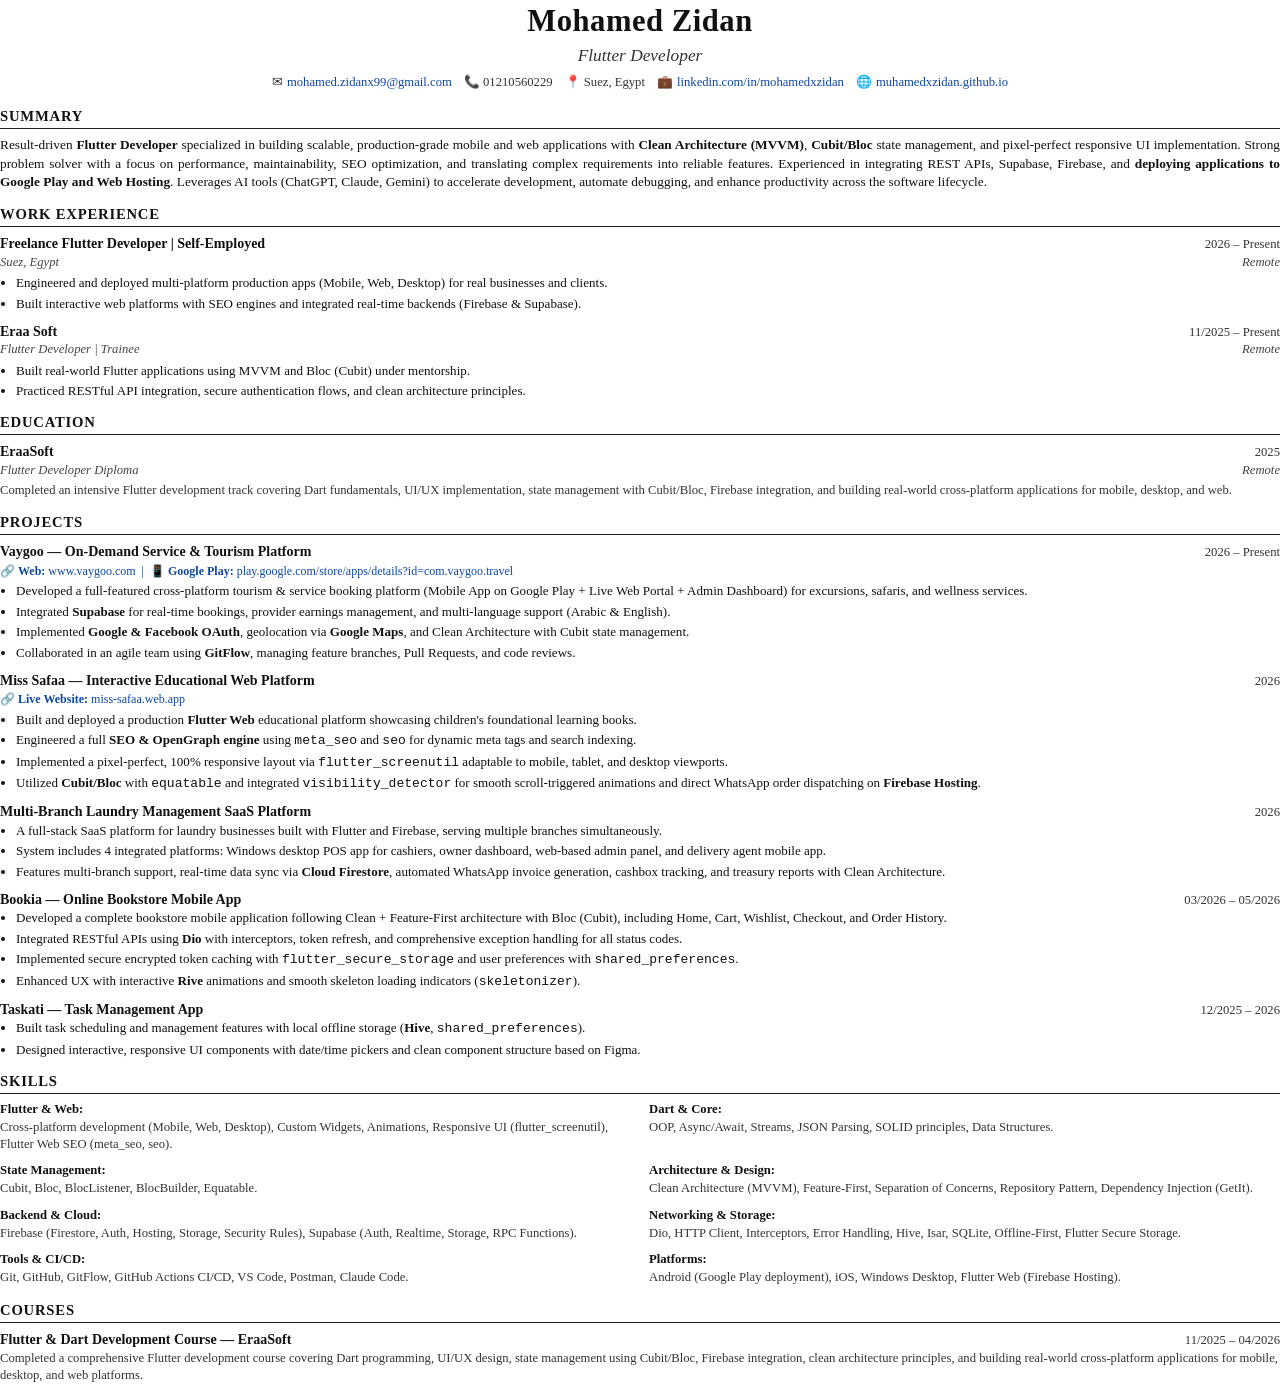
==== cv_template.html @ e6b2c059 "feat(cv): add generated CV PDF and template" ====
<!DOCTYPE html>
<html lang="en">
<head>
<meta charset="UTF-8">
<title>Mohamed Zidan — Flutter Developer CV</title>
<style>
  @page {
    size: A4;
    margin: 18mm 16mm 18mm 16mm;
  }
  * {
    box-sizing: border-box;
    margin: 0;
    padding: 0;
  }
  body {
    font-family: 'Times New Roman', Times, 'EB Garamond', Georgia, serif;
    color: #111;
    line-height: 1.38;
    font-size: 10.5pt;
    background: #fff;
  }
  a {
    color: #0d47a1;
    text-decoration: none;
  }
  a:hover {
    text-decoration: underline;
  }
  .header {
    text-align: center;
    margin-bottom: 14px;
  }
  .name {
    font-size: 23pt;
    font-weight: bold;
    letter-spacing: 0.5px;
    margin-bottom: 2px;
  }
  .title {
    font-size: 13pt;
    font-style: italic;
    color: #333;
    margin-bottom: 6px;
  }
  .contact-info {
    font-size: 9.5pt;
    display: flex;
    justify-content: center;
    align-items: center;
    flex-wrap: wrap;
    gap: 12px;
    color: #333;
  }
  .contact-item {
    display: inline-flex;
    align-items: center;
    gap: 4px;
  }
  .section {
    margin-bottom: 12px;
  }
  .section-title {
    font-size: 11pt;
    font-weight: bold;
    text-transform: uppercase;
    letter-spacing: 0.8px;
    border-bottom: 1px solid #222;
    padding-bottom: 2px;
    margin-bottom: 7px;
  }
  .summary-text {
    text-align: justify;
    font-size: 10pt;
    line-height: 1.4;
  }
  .item {
    margin-bottom: 9px;
  }
  .item:last-child {
    margin-bottom: 0;
  }
  .item-header {
    display: flex;
    justify-content: space-between;
    align-items: baseline;
    font-size: 10.5pt;
  }
  .item-title {
    font-weight: bold;
  }
  .item-date {
    font-size: 9.5pt;
    font-weight: normal;
    color: #333;
    white-space: nowrap;
  }
  .item-sub {
    display: flex;
    justify-content: space-between;
    font-size: 9.5pt;
    font-style: italic;
    color: #444;
    margin-bottom: 3px;
  }
  .project-links {
    font-size: 9pt;
    font-style: normal;
    color: #0d47a1;
    margin-top: 1px;
    margin-bottom: 3px;
  }
  ul.bullets {
    margin-left: 16px;
    font-size: 9.8pt;
    line-height: 1.38;
  }
  ul.bullets li {
    margin-bottom: 2.5px;
    text-align: justify;
  }
  .skills-grid {
    display: grid;
    grid-template-columns: repeat(2, 1fr);
    gap: 7px 18px;
    font-size: 9.5pt;
    line-height: 1.35;
  }
  .skill-category {
    margin-bottom: 2px;
  }
  .skill-name {
    font-weight: bold;
    display: block;
    margin-bottom: 1px;
  }
  .skill-desc {
    color: #333;
  }
  .page-break {
    page-break-before: always;
  }
</style>
</head>
<body>

  <!-- HEADER -->
  <div class="header">
    <div class="name">Mohamed Zidan</div>
    <div class="title">Flutter Developer</div>
    <div class="contact-info">
      <span class="contact-item">✉ <a href="mailto:mohamed.zidanx99@gmail.com">mohamed.zidanx99@gmail.com</a></span>
      <span class="contact-item">📞 01210560229</span>
      <span class="contact-item">📍 Suez, Egypt</span>
      <span class="contact-item">💼 <a href="https://linkedin.com/in/mohamedxzidan" target="_blank">linkedin.com/in/mohamedxzidan</a></span>
      <span class="contact-item">🌐 <a href="https://muhamedxzidan.github.io/" target="_blank">muhamedxzidan.github.io</a></span>
    </div>
  </div>

  <!-- SUMMARY -->
  <div class="section">
    <div class="section-title">Summary</div>
    <p class="summary-text">
      Result-driven <strong>Flutter Developer</strong> specialized in building scalable, production-grade mobile and web applications with <strong>Clean Architecture (MVVM)</strong>, <strong>Cubit/Bloc</strong> state management, and pixel-perfect responsive UI implementation. Strong problem solver with a focus on performance, maintainability, SEO optimization, and translating complex requirements into reliable features. Experienced in integrating REST APIs, Supabase, Firebase, and <strong>deploying applications to Google Play and Web Hosting</strong>. Leverages AI tools (ChatGPT, Claude, Gemini) to accelerate development, automate debugging, and enhance productivity across the software lifecycle.
    </p>
  </div>

  <!-- WORK EXPERIENCE -->
  <div class="section">
    <div class="section-title">Work Experience</div>
    
    <div class="item">
      <div class="item-header">
        <span class="item-title">Freelance Flutter Developer | Self-Employed</span>
        <span class="item-date">2026 – Present</span>
      </div>
      <div class="item-sub">
        <span>Suez, Egypt</span>
        <span>Remote</span>
      </div>
      <ul class="bullets">
        <li>Engineered and deployed multi-platform production apps (Mobile, Web, Desktop) for real businesses and clients.</li>
        <li>Built interactive web platforms with SEO engines and integrated real-time backends (Firebase & Supabase).</li>
      </ul>
    </div>

    <div class="item">
      <div class="item-header">
        <span class="item-title">Eraa Soft</span>
        <span class="item-date">11/2025 – Present</span>
      </div>
      <div class="item-sub">
        <span>Flutter Developer | Trainee</span>
        <span>Remote</span>
      </div>
      <ul class="bullets">
        <li>Built real-world Flutter applications using MVVM and Bloc (Cubit) under mentorship.</li>
        <li>Practiced RESTful API integration, secure authentication flows, and clean architecture principles.</li>
      </ul>
    </div>
  </div>

  <!-- EDUCATION -->
  <div class="section">
    <div class="section-title">Education</div>
    <div class="item">
      <div class="item-header">
        <span class="item-title">EraaSoft</span>
        <span class="item-date">2025</span>
      </div>
      <div class="item-sub">
        <span>Flutter Developer Diploma</span>
        <span>Remote</span>
      </div>
      <p style="font-size: 9.5pt; color: #333;">
        Completed an intensive Flutter development track covering Dart fundamentals, UI/UX implementation, state management with Cubit/Bloc, Firebase integration, and building real-world cross-platform applications for mobile, desktop, and web.
      </p>
    </div>
  </div>

  <!-- PROJECTS -->
  <div class="section">
    <div class="section-title">Projects</div>

    <!-- Vaygoo -->
    <div class="item">
      <div class="item-header">
        <span class="item-title">Vaygoo — On-Demand Service & Tourism Platform</span>
        <span class="item-date">2026 – Present</span>
      </div>
      <div class="project-links">
        🔗 <strong>Web:</strong> <a href="https://www.vaygoo.com" target="_blank">www.vaygoo.com</a> &nbsp;|&nbsp; 
        📱 <strong>Google Play:</strong> <a href="https://play.google.com/store/apps/details?id=com.vaygoo.travel" target="_blank">play.google.com/store/apps/details?id=com.vaygoo.travel</a>
      </div>
      <ul class="bullets">
        <li>Developed a full-featured cross-platform tourism & service booking platform (Mobile App on Google Play + Live Web Portal + Admin Dashboard) for excursions, safaris, and wellness services.</li>
        <li>Integrated <strong>Supabase</strong> for real-time bookings, provider earnings management, and multi-language support (Arabic & English).</li>
        <li>Implemented <strong>Google & Facebook OAuth</strong>, geolocation via <strong>Google Maps</strong>, and Clean Architecture with Cubit state management.</li>
        <li>Collaborated in an agile team using <strong>GitFlow</strong>, managing feature branches, Pull Requests, and code reviews.</li>
      </ul>
    </div>

    <!-- Miss Safaa -->
    <div class="item">
      <div class="item-header">
        <span class="item-title">Miss Safaa — Interactive Educational Web Platform</span>
        <span class="item-date">2026</span>
      </div>
      <div class="project-links">
        🔗 <strong>Live Website:</strong> <a href="https://miss-safaa.web.app/" target="_blank">miss-safaa.web.app</a>
      </div>
      <ul class="bullets">
        <li>Built and deployed a production <strong>Flutter Web</strong> educational platform showcasing children's foundational learning books.</li>
        <li>Engineered a full <strong>SEO & OpenGraph engine</strong> using <code>meta_seo</code> and <code>seo</code> for dynamic meta tags and search indexing.</li>
        <li>Implemented a pixel-perfect, 100% responsive layout via <code>flutter_screenutil</code> adaptable to mobile, tablet, and desktop viewports.</li>
        <li>Utilized <strong>Cubit/Bloc</strong> with <code>equatable</code> and integrated <code>visibility_detector</code> for smooth scroll-triggered animations and direct WhatsApp order dispatching on <strong>Firebase Hosting</strong>.</li>
      </ul>
    </div>

    <!-- Laundry SaaS -->
    <div class="item">
      <div class="item-header">
        <span class="item-title">Multi-Branch Laundry Management SaaS Platform</span>
        <span class="item-date">2026</span>
      </div>
      <ul class="bullets">
        <li>A full-stack SaaS platform for laundry businesses built with Flutter and Firebase, serving multiple branches simultaneously.</li>
        <li>System includes 4 integrated platforms: Windows desktop POS app for cashiers, owner dashboard, web-based admin panel, and delivery agent mobile app.</li>
        <li>Features multi-branch support, real-time data sync via <strong>Cloud Firestore</strong>, automated WhatsApp invoice generation, cashbox tracking, and treasury reports with Clean Architecture.</li>
      </ul>
    </div>

    <!-- Bookia -->
    <div class="item">
      <div class="item-header">
        <span class="item-title">Bookia — Online Bookstore Mobile App</span>
        <span class="item-date">03/2026 – 05/2026</span>
      </div>
      <ul class="bullets">
        <li>Developed a complete bookstore mobile application following Clean + Feature-First architecture with Bloc (Cubit), including Home, Cart, Wishlist, Checkout, and Order History.</li>
        <li>Integrated RESTful APIs using <strong>Dio</strong> with interceptors, token refresh, and comprehensive exception handling for all status codes.</li>
        <li>Implemented secure encrypted token caching with <code>flutter_secure_storage</code> and user preferences with <code>shared_preferences</code>.</li>
        <li>Enhanced UX with interactive <strong>Rive</strong> animations and smooth skeleton loading indicators (<code>skeletonizer</code>).</li>
      </ul>
    </div>

    <!-- Taskati -->
    <div class="item">
      <div class="item-header">
        <span class="item-title">Taskati — Task Management App</span>
        <span class="item-date">12/2025 – 2026</span>
      </div>
      <ul class="bullets">
        <li>Built task scheduling and management features with local offline storage (<strong>Hive</strong>, <code>shared_preferences</code>).</li>
        <li>Designed interactive, responsive UI components with date/time pickers and clean component structure based on Figma.</li>
      </ul>
    </div>

  </div>

  <!-- SKILLS -->
  <div class="section">
    <div class="section-title">Skills</div>
    <div class="skills-grid">
      
      <div class="skill-category">
        <span class="skill-name">Flutter & Web:</span>
        <span class="skill-desc">Cross-platform development (Mobile, Web, Desktop), Custom Widgets, Animations, Responsive UI (flutter_screenutil), Flutter Web SEO (meta_seo, seo).</span>
      </div>

      <div class="skill-category">
        <span class="skill-name">Dart & Core:</span>
        <span class="skill-desc">OOP, Async/Await, Streams, JSON Parsing, SOLID principles, Data Structures.</span>
      </div>

      <div class="skill-category">
        <span class="skill-name">State Management:</span>
        <span class="skill-desc">Cubit, Bloc, BlocListener, BlocBuilder, Equatable.</span>
      </div>

      <div class="skill-category">
        <span class="skill-name">Architecture & Design:</span>
        <span class="skill-desc">Clean Architecture (MVVM), Feature-First, Separation of Concerns, Repository Pattern, Dependency Injection (GetIt).</span>
      </div>

      <div class="skill-category">
        <span class="skill-name">Backend & Cloud:</span>
        <span class="skill-desc">Firebase (Firestore, Auth, Hosting, Storage, Security Rules), Supabase (Auth, Realtime, Storage, RPC Functions).</span>
      </div>

      <div class="skill-category">
        <span class="skill-name">Networking & Storage:</span>
        <span class="skill-desc">Dio, HTTP Client, Interceptors, Error Handling, Hive, Isar, SQLite, Offline-First, Flutter Secure Storage.</span>
      </div>

      <div class="skill-category">
        <span class="skill-name">Tools & CI/CD:</span>
        <span class="skill-desc">Git, GitHub, GitFlow, GitHub Actions CI/CD, VS Code, Postman, Claude Code.</span>
      </div>

      <div class="skill-category">
        <span class="skill-name">Platforms:</span>
        <span class="skill-desc">Android (Google Play deployment), iOS, Windows Desktop, Flutter Web (Firebase Hosting).</span>
      </div>

    </div>
  </div>

  <!-- COURSES -->
  <div class="section">
    <div class="section-title">Courses</div>
    <div class="item">
      <div class="item-header">
        <span class="item-title">Flutter & Dart Development Course — EraaSoft</span>
        <span class="item-date">11/2025 – 04/2026</span>
      </div>
      <p style="font-size: 9.5pt; color: #333;">
        Completed a comprehensive Flutter development course covering Dart programming, UI/UX design, state management using Cubit/Bloc, Firebase integration, clean architecture principles, and building real-world cross-platform applications for mobile, desktop, and web platforms.
      </p>
    </div>
  </div>

</body>
</html>
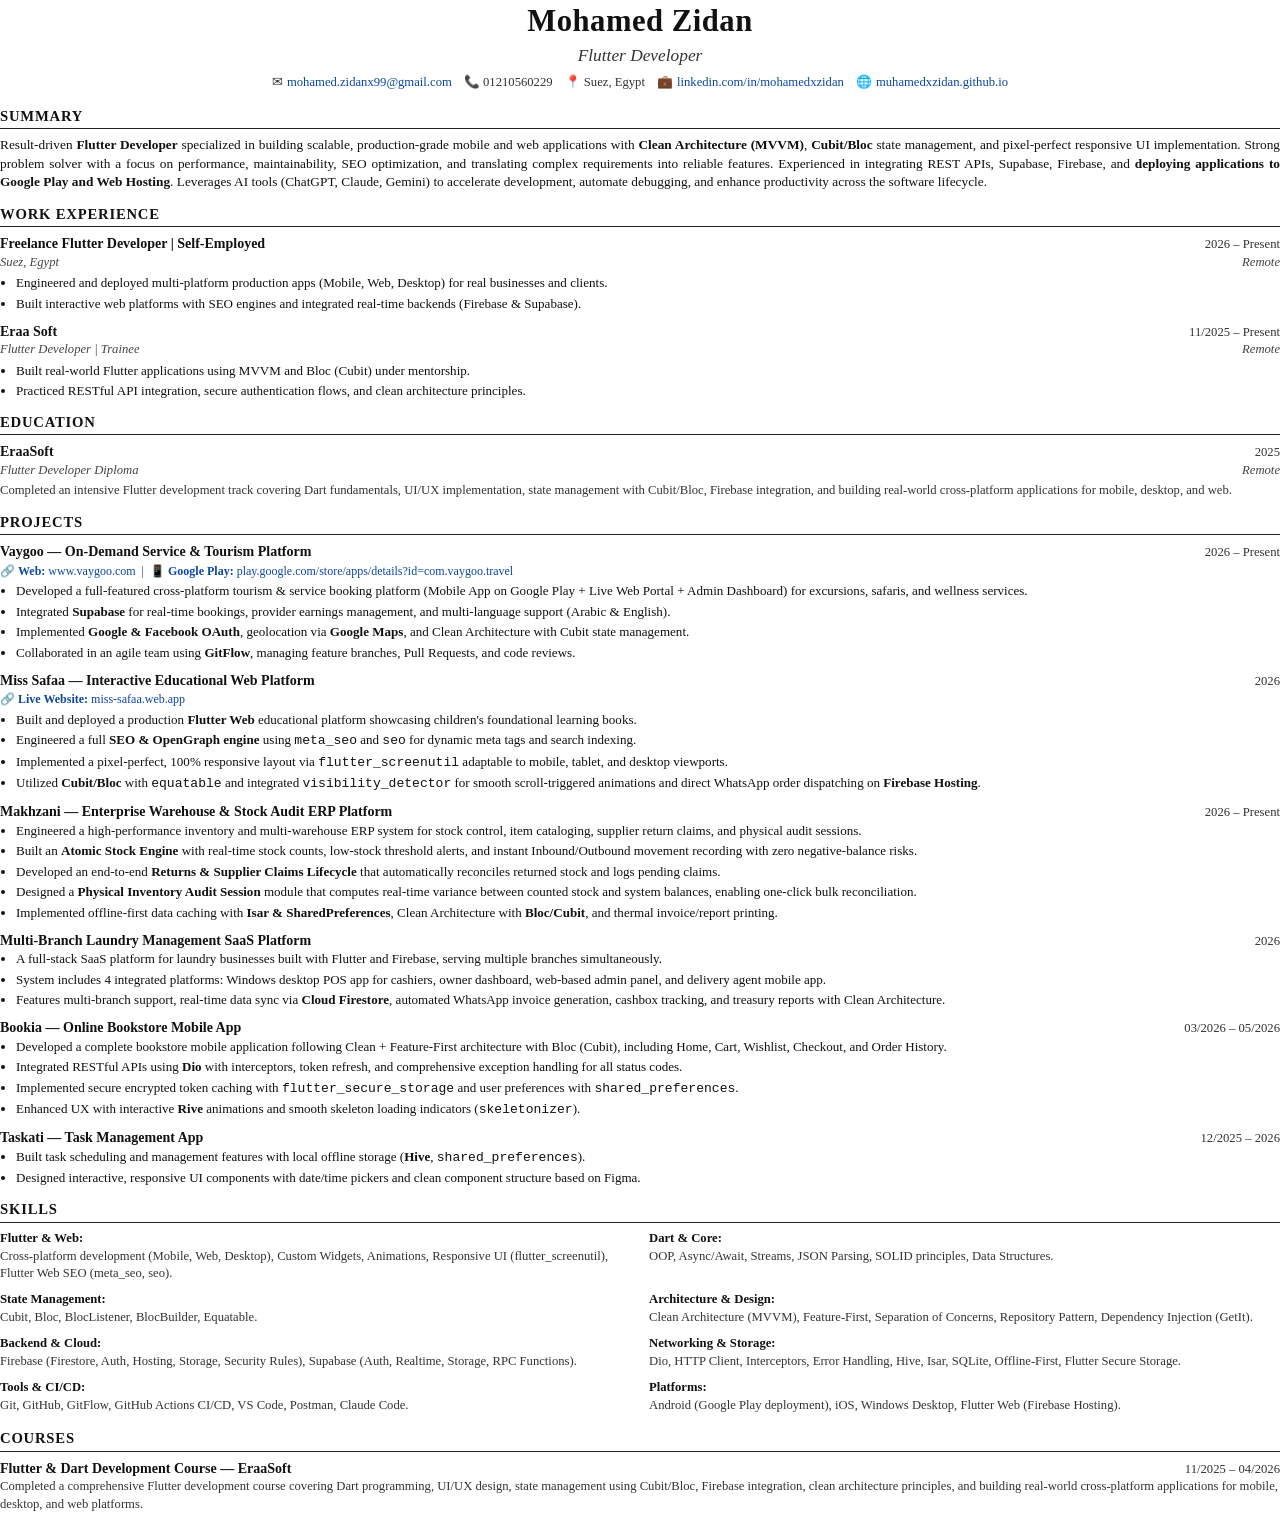
==== commit b0ba6e76: "feat: add Makhzani ERP project showcase and update CV" ====
--- a/cv_template.html
+++ b/cv_template.html
@@ -257,6 +257,21 @@
       </ul>
     </div>
 
+    <!-- Makhzani ERP -->
+    <div class="item">
+      <div class="item-header">
+        <span class="item-title">Makhzani — Enterprise Warehouse & Stock Audit ERP Platform</span>
+        <span class="item-date">2026 – Present</span>
+      </div>
+      <ul class="bullets">
+        <li>Engineered a high-performance inventory and multi-warehouse ERP system for stock control, item cataloging, supplier return claims, and physical audit sessions.</li>
+        <li>Built an <strong>Atomic Stock Engine</strong> with real-time stock counts, low-stock threshold alerts, and instant Inbound/Outbound movement recording with zero negative-balance risks.</li>
+        <li>Developed an end-to-end <strong>Returns & Supplier Claims Lifecycle</strong> that automatically reconciles returned stock and logs pending claims.</li>
+        <li>Designed a <strong>Physical Inventory Audit Session</strong> module that computes real-time variance between counted stock and system balances, enabling one-click bulk reconciliation.</li>
+        <li>Implemented offline-first data caching with <strong>Isar & SharedPreferences</strong>, Clean Architecture with <strong>Bloc/Cubit</strong>, and thermal invoice/report printing.</li>
+      </ul>
+    </div>
+
     <!-- Laundry SaaS -->
     <div class="item">
       <div class="item-header">
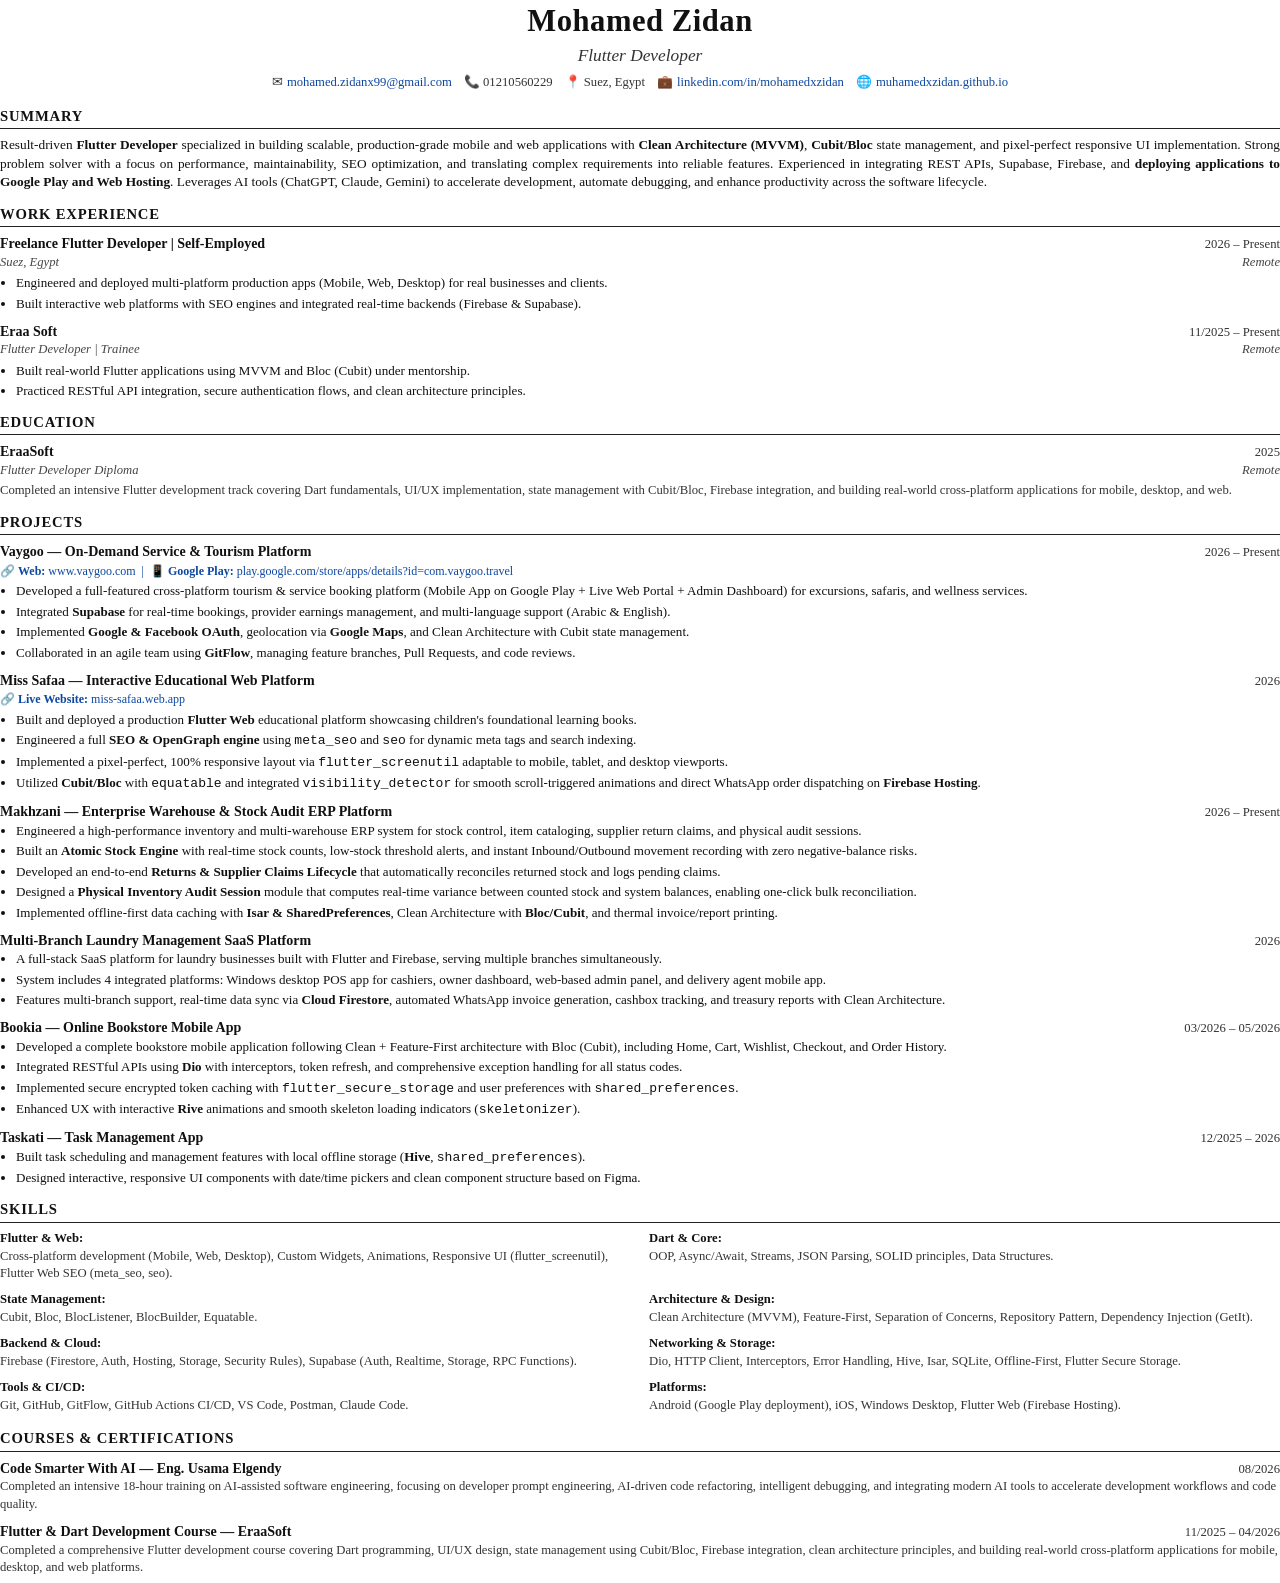
==== commit 0d153a35: "docs: add Code Smarter With AI certification to CV" ====
--- a/cv_template.html
+++ b/cv_template.html
@@ -361,9 +361,18 @@
     </div>
   </div>
 
-  <!-- COURSES -->
-  <div class="section">
-    <div class="section-title">Courses</div>
+  <!-- COURSES & CERTIFICATIONS -->
+  <div class="section">
+    <div class="section-title">Courses & Certifications</div>
+    <div class="item">
+      <div class="item-header">
+        <span class="item-title">Code Smarter With AI — Eng. Usama Elgendy</span>
+        <span class="item-date">08/2026</span>
+      </div>
+      <p style="font-size: 9.5pt; color: #333;">
+        Completed an intensive 18-hour training on AI-assisted software engineering, focusing on developer prompt engineering, AI-driven code refactoring, intelligent debugging, and integrating modern AI tools to accelerate development workflows and code quality.
+      </p>
+    </div>
     <div class="item">
       <div class="item-header">
         <span class="item-title">Flutter & Dart Development Course — EraaSoft</span>
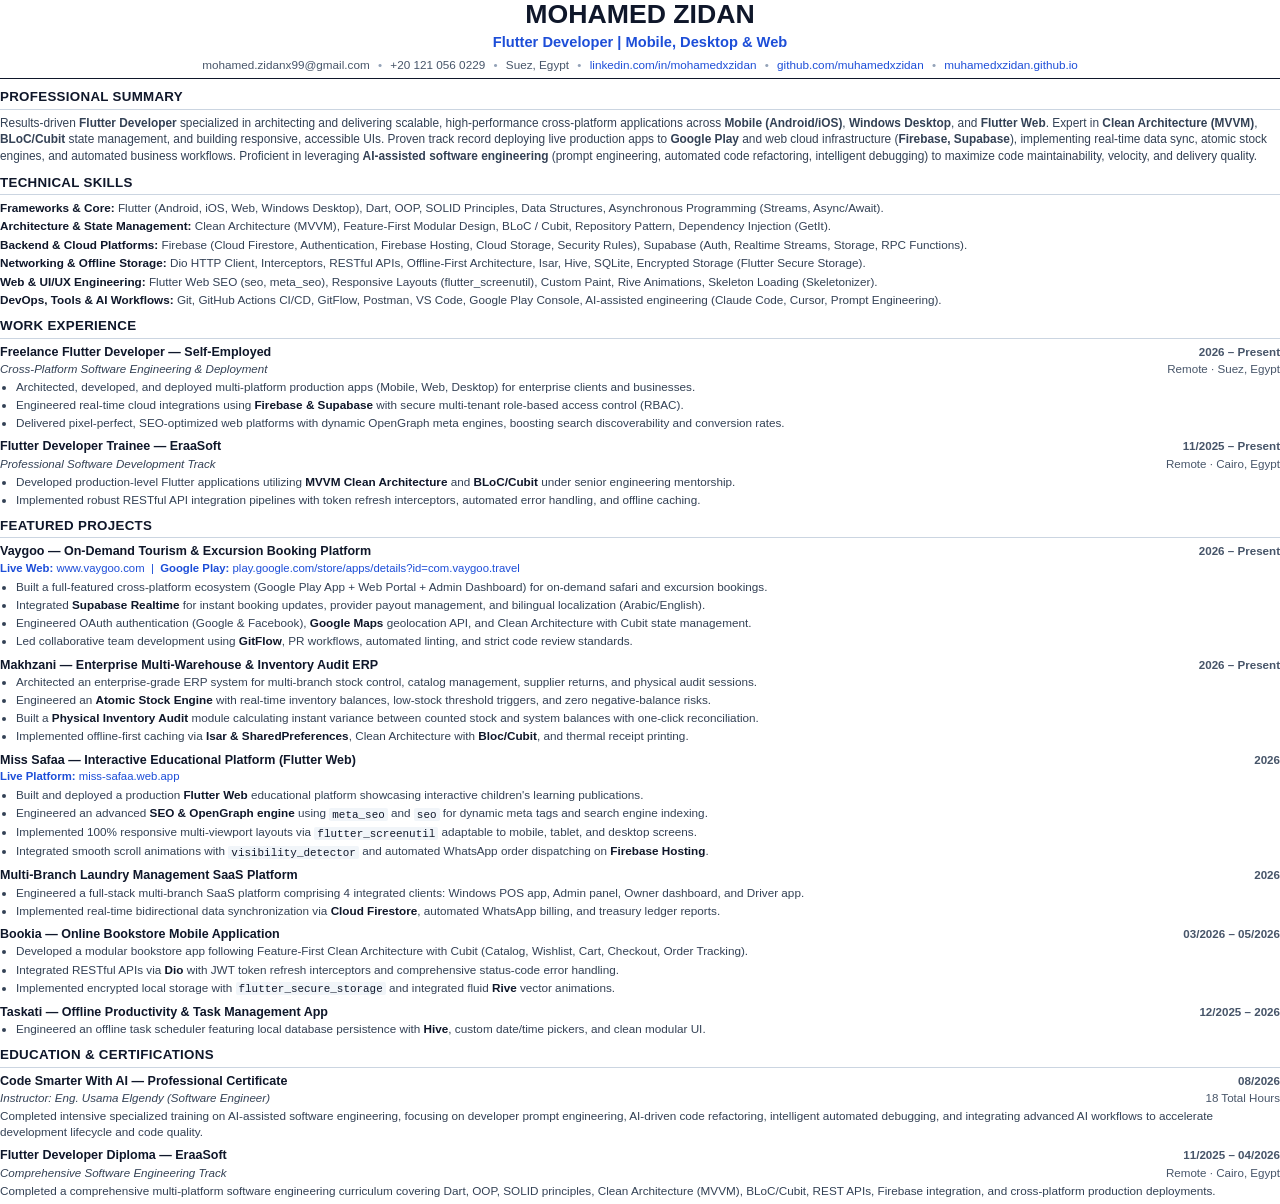
==== commit 9a2f125b: "style: optimize CV template for ATS compatibility and balanced 2-page layout" ====
--- a/cv_template.html
+++ b/cv_template.html
@@ -2,387 +2,430 @@
 <html lang="en">
 <head>
 <meta charset="UTF-8">
+<meta name="viewport" content="width=device-width, initial-scale=1.0">
 <title>Mohamed Zidan — Flutter Developer CV</title>
 <style>
   @page {
     size: A4;
-    margin: 18mm 16mm 18mm 16mm;
-  }
-  * {
+    margin: 10mm 12mm 10mm 12mm;
+  }
+  
+  *, *::before, *::after {
     box-sizing: border-box;
     margin: 0;
     padding: 0;
-  }
+    font-variant-ligatures: none;
+    -webkit-font-variant-ligatures: none;
+    font-feature-settings: "liga" 0, "clig" 0;
+    hyphens: none;
+    -webkit-hyphens: none;
+  }
+
   body {
-    font-family: 'Times New Roman', Times, 'EB Garamond', Georgia, serif;
-    color: #111;
+    font-family: Arial, Helvetica, "Segoe UI", Roboto, sans-serif;
+    color: #1a202c;
+    background: #ffffff;
+    font-size: 9.1pt;
     line-height: 1.38;
-    font-size: 10.5pt;
-    background: #fff;
-  }
+    -webkit-print-color-adjust: exact;
+    print-color-adjust: exact;
+    text-rendering: optimizeLegibility;
+  }
+
   a {
-    color: #0d47a1;
+    color: #1d4ed8;
     text-decoration: none;
   }
+
   a:hover {
     text-decoration: underline;
   }
-  .header {
+
+  /* HEADER */
+  header {
     text-align: center;
-    margin-bottom: 14px;
-  }
-  .name {
-    font-size: 23pt;
-    font-weight: bold;
-    letter-spacing: 0.5px;
-    margin-bottom: 2px;
-  }
-  .title {
-    font-size: 13pt;
-    font-style: italic;
-    color: #333;
-    margin-bottom: 6px;
-  }
-  .contact-info {
-    font-size: 9.5pt;
-    display: flex;
-    justify-content: center;
-    align-items: center;
-    flex-wrap: wrap;
-    gap: 12px;
-    color: #333;
-  }
-  .contact-item {
-    display: inline-flex;
-    align-items: center;
-    gap: 4px;
-  }
-  .section {
-    margin-bottom: 12px;
-  }
-  .section-title {
+    border-bottom: 1.5px solid #0f172a;
+    padding-bottom: 6px;
+    margin-bottom: 9px;
+  }
+
+  h1.name {
+    font-size: 20pt;
+    font-weight: 700;
+    color: #0f172a;
+    line-height: 1.1;
+    margin-bottom: 3px;
+  }
+
+  .role-title {
     font-size: 11pt;
-    font-weight: bold;
+    font-weight: 600;
+    color: #1d4ed8;
+    margin-bottom: 4px;
+  }
+
+  .contact-bar {
+    font-size: 8.8pt;
+    color: #475569;
+    line-height: 1.35;
+  }
+
+  .contact-sep {
+    color: #94a3b8;
+    padding: 0 5px;
+  }
+
+  /* SECTIONS */
+  section {
+    margin-bottom: 9px;
+  }
+
+  h2.section-heading {
+    font-size: 10pt;
+    font-weight: 700;
+    color: #0f172a;
+    border-bottom: 1px solid #cbd5e1;
+    padding-bottom: 2px;
+    margin-bottom: 5px;
     text-transform: uppercase;
-    letter-spacing: 0.8px;
-    border-bottom: 1px solid #222;
-    padding-bottom: 2px;
+    letter-spacing: 0.3px;
+  }
+
+  .summary-text {
+    font-size: 8.9pt;
+    color: #334155;
+    line-height: 1.4;
+    text-align: left;
+  }
+
+  /* SKILLS */
+  .skills-list {
+    display: block;
+  }
+
+  .skill-item {
+    font-size: 8.8pt;
+    color: #334155;
+    line-height: 1.36;
+    margin-bottom: 2.5px;
+  }
+
+  .skill-item strong {
+    color: #0f172a;
+    font-weight: 700;
+  }
+
+  /* EXPERIENCE & PROJECT ITEMS */
+  .entry {
     margin-bottom: 7px;
-  }
-  .summary-text {
-    text-align: justify;
-    font-size: 10pt;
-    line-height: 1.4;
-  }
-  .item {
-    margin-bottom: 9px;
-  }
-  .item:last-child {
+    page-break-inside: avoid;
+    break-inside: avoid;
+  }
+
+  .entry:last-child {
     margin-bottom: 0;
   }
-  .item-header {
+
+  .entry-header {
     display: flex;
     justify-content: space-between;
     align-items: baseline;
-    font-size: 10.5pt;
-  }
-  .item-title {
-    font-weight: bold;
-  }
-  .item-date {
-    font-size: 9.5pt;
-    font-weight: normal;
-    color: #333;
+    font-size: 9.4pt;
+  }
+
+  .entry-title {
+    font-weight: 700;
+    color: #0f172a;
+  }
+
+  .entry-date {
+    font-size: 8.7pt;
+    font-weight: 600;
+    color: #475569;
     white-space: nowrap;
-  }
-  .item-sub {
+    text-align: right;
+  }
+
+  .entry-sub {
     display: flex;
     justify-content: space-between;
-    font-size: 9.5pt;
+    align-items: center;
+    font-size: 8.7pt;
+    color: #475569;
+    margin-bottom: 2px;
+  }
+
+  .entry-subtitle {
     font-style: italic;
-    color: #444;
-    margin-bottom: 3px;
-  }
-  .project-links {
-    font-size: 9pt;
-    font-style: normal;
-    color: #0d47a1;
-    margin-top: 1px;
-    margin-bottom: 3px;
-  }
+    font-weight: 500;
+    color: #334155;
+  }
+
+  .entry-links {
+    font-size: 8.5pt;
+    color: #1d4ed8;
+    margin-bottom: 2.5px;
+  }
+
+  .entry-links a {
+    font-weight: 500;
+  }
+
+  /* BULLETS */
   ul.bullets {
     margin-left: 16px;
-    font-size: 9.8pt;
+    list-style-type: disc;
+  }
+
+  ul.bullets li {
+    font-size: 8.8pt;
+    color: #334155;
     line-height: 1.38;
-  }
-  ul.bullets li {
-    margin-bottom: 2.5px;
-    text-align: justify;
-  }
-  .skills-grid {
-    display: grid;
-    grid-template-columns: repeat(2, 1fr);
-    gap: 7px 18px;
-    font-size: 9.5pt;
-    line-height: 1.35;
-  }
-  .skill-category {
     margin-bottom: 2px;
-  }
-  .skill-name {
-    font-weight: bold;
-    display: block;
-    margin-bottom: 1px;
-  }
-  .skill-desc {
-    color: #333;
-  }
+    text-align: left;
+  }
+
+  ul.bullets li strong {
+    color: #0f172a;
+    font-weight: 600;
+  }
+
+  ul.bullets li code {
+    font-family: Consolas, Monaco, monospace;
+    font-size: 8.2pt;
+    background: #f1f5f9;
+    padding: 0.5px 3px;
+    border-radius: 2px;
+    color: #0f172a;
+  }
+
+  .edu-desc {
+    font-size: 8.8pt;
+    color: #334155;
+    line-height: 1.38;
+    margin-top: 1.5px;
+    text-align: left;
+  }
+
   .page-break {
     page-break-before: always;
+    break-before: page;
+  }
+
+  /* PRINT OPTIMIZATION */
+  @media print {
+    body {
+      background: none;
+    }
+    .entry {
+      page-break-inside: avoid;
+      break-inside: avoid;
+    }
   }
 </style>
 </head>
 <body>
 
   <!-- HEADER -->
-  <div class="header">
-    <div class="name">Mohamed Zidan</div>
-    <div class="title">Flutter Developer</div>
-    <div class="contact-info">
-      <span class="contact-item">✉ <a href="mailto:mohamed.zidanx99@gmail.com">mohamed.zidanx99@gmail.com</a></span>
-      <span class="contact-item">📞 01210560229</span>
-      <span class="contact-item">📍 Suez, Egypt</span>
-      <span class="contact-item">💼 <a href="https://linkedin.com/in/mohamedxzidan" target="_blank">linkedin.com/in/mohamedxzidan</a></span>
-      <span class="contact-item">🌐 <a href="https://muhamedxzidan.github.io/" target="_blank">muhamedxzidan.github.io</a></span>
+  <header>
+    <h1 class="name">MOHAMED ZIDAN</h1>
+    <div class="role-title">Flutter Developer | Mobile, Desktop & Web</div>
+    <div class="contact-bar">
+      <span>mohamed.zidanx99@gmail.com</span>
+      <span class="contact-sep">•</span>
+      <span>+20 121 056 0229</span>
+      <span class="contact-sep">•</span>
+      <span>Suez, Egypt</span>
+      <span class="contact-sep">•</span>
+      <span><a href="https://linkedin.com/in/mohamedxzidan" target="_blank">linkedin.com/in/mohamedxzidan</a></span>
+      <span class="contact-sep">•</span>
+      <span><a href="https://github.com/muhamedxzidan" target="_blank">github.com/muhamedxzidan</a></span>
+      <span class="contact-sep">•</span>
+      <span><a href="https://muhamedxzidan.github.io/" target="_blank">muhamedxzidan.github.io</a></span>
     </div>
-  </div>
-
-  <!-- SUMMARY -->
-  <div class="section">
-    <div class="section-title">Summary</div>
-    <p class="summary-text">
-      Result-driven <strong>Flutter Developer</strong> specialized in building scalable, production-grade mobile and web applications with <strong>Clean Architecture (MVVM)</strong>, <strong>Cubit/Bloc</strong> state management, and pixel-perfect responsive UI implementation. Strong problem solver with a focus on performance, maintainability, SEO optimization, and translating complex requirements into reliable features. Experienced in integrating REST APIs, Supabase, Firebase, and <strong>deploying applications to Google Play and Web Hosting</strong>. Leverages AI tools (ChatGPT, Claude, Gemini) to accelerate development, automate debugging, and enhance productivity across the software lifecycle.
-    </p>
-  </div>
-
-  <!-- WORK EXPERIENCE -->
-  <div class="section">
-    <div class="section-title">Work Experience</div>
-    
-    <div class="item">
-      <div class="item-header">
-        <span class="item-title">Freelance Flutter Developer | Self-Employed</span>
-        <span class="item-date">2026 – Present</span>
-      </div>
-      <div class="item-sub">
-        <span>Suez, Egypt</span>
-        <span>Remote</span>
-      </div>
-      <ul class="bullets">
-        <li>Engineered and deployed multi-platform production apps (Mobile, Web, Desktop) for real businesses and clients.</li>
-        <li>Built interactive web platforms with SEO engines and integrated real-time backends (Firebase & Supabase).</li>
-      </ul>
-    </div>
-
-    <div class="item">
-      <div class="item-header">
-        <span class="item-title">Eraa Soft</span>
-        <span class="item-date">11/2025 – Present</span>
-      </div>
-      <div class="item-sub">
-        <span>Flutter Developer | Trainee</span>
-        <span>Remote</span>
-      </div>
-      <ul class="bullets">
-        <li>Built real-world Flutter applications using MVVM and Bloc (Cubit) under mentorship.</li>
-        <li>Practiced RESTful API integration, secure authentication flows, and clean architecture principles.</li>
-      </ul>
-    </div>
-  </div>
-
-  <!-- EDUCATION -->
-  <div class="section">
-    <div class="section-title">Education</div>
-    <div class="item">
-      <div class="item-header">
-        <span class="item-title">EraaSoft</span>
-        <span class="item-date">2025</span>
-      </div>
-      <div class="item-sub">
-        <span>Flutter Developer Diploma</span>
-        <span>Remote</span>
-      </div>
-      <p style="font-size: 9.5pt; color: #333;">
-        Completed an intensive Flutter development track covering Dart fundamentals, UI/UX implementation, state management with Cubit/Bloc, Firebase integration, and building real-world cross-platform applications for mobile, desktop, and web.
+  </header>
+
+  <main>
+    <!-- PROFESSIONAL SUMMARY -->
+    <section>
+      <h2 class="section-heading">Professional Summary</h2>
+      <p class="summary-text">
+        Results-driven <strong>Flutter Developer</strong> specialized in architecting and delivering scalable, high-performance cross-platform applications across <strong>Mobile (Android/iOS)</strong>, <strong>Windows Desktop</strong>, and <strong>Flutter Web</strong>. Expert in <strong>Clean Architecture (MVVM)</strong>, <strong>BLoC/Cubit</strong> state management, and building responsive, accessible UIs. Proven track record deploying live production apps to <strong>Google Play</strong> and web cloud infrastructure (<strong>Firebase, Supabase</strong>), implementing real-time data sync, atomic stock engines, and automated business workflows. Proficient in leveraging <strong>AI-assisted software engineering</strong> (prompt engineering, automated code refactoring, intelligent debugging) to maximize code maintainability, velocity, and delivery quality.
       </p>
-    </div>
-  </div>
-
-  <!-- PROJECTS -->
-  <div class="section">
-    <div class="section-title">Projects</div>
-
-    <!-- Vaygoo -->
-    <div class="item">
-      <div class="item-header">
-        <span class="item-title">Vaygoo — On-Demand Service & Tourism Platform</span>
-        <span class="item-date">2026 – Present</span>
-      </div>
-      <div class="project-links">
-        🔗 <strong>Web:</strong> <a href="https://www.vaygoo.com" target="_blank">www.vaygoo.com</a> &nbsp;|&nbsp; 
-        📱 <strong>Google Play:</strong> <a href="https://play.google.com/store/apps/details?id=com.vaygoo.travel" target="_blank">play.google.com/store/apps/details?id=com.vaygoo.travel</a>
-      </div>
-      <ul class="bullets">
-        <li>Developed a full-featured cross-platform tourism & service booking platform (Mobile App on Google Play + Live Web Portal + Admin Dashboard) for excursions, safaris, and wellness services.</li>
-        <li>Integrated <strong>Supabase</strong> for real-time bookings, provider earnings management, and multi-language support (Arabic & English).</li>
-        <li>Implemented <strong>Google & Facebook OAuth</strong>, geolocation via <strong>Google Maps</strong>, and Clean Architecture with Cubit state management.</li>
-        <li>Collaborated in an agile team using <strong>GitFlow</strong>, managing feature branches, Pull Requests, and code reviews.</li>
-      </ul>
-    </div>
-
-    <!-- Miss Safaa -->
-    <div class="item">
-      <div class="item-header">
-        <span class="item-title">Miss Safaa — Interactive Educational Web Platform</span>
-        <span class="item-date">2026</span>
-      </div>
-      <div class="project-links">
-        🔗 <strong>Live Website:</strong> <a href="https://miss-safaa.web.app/" target="_blank">miss-safaa.web.app</a>
-      </div>
-      <ul class="bullets">
-        <li>Built and deployed a production <strong>Flutter Web</strong> educational platform showcasing children's foundational learning books.</li>
-        <li>Engineered a full <strong>SEO & OpenGraph engine</strong> using <code>meta_seo</code> and <code>seo</code> for dynamic meta tags and search indexing.</li>
-        <li>Implemented a pixel-perfect, 100% responsive layout via <code>flutter_screenutil</code> adaptable to mobile, tablet, and desktop viewports.</li>
-        <li>Utilized <strong>Cubit/Bloc</strong> with <code>equatable</code> and integrated <code>visibility_detector</code> for smooth scroll-triggered animations and direct WhatsApp order dispatching on <strong>Firebase Hosting</strong>.</li>
-      </ul>
-    </div>
-
-    <!-- Makhzani ERP -->
-    <div class="item">
-      <div class="item-header">
-        <span class="item-title">Makhzani — Enterprise Warehouse & Stock Audit ERP Platform</span>
-        <span class="item-date">2026 – Present</span>
-      </div>
-      <ul class="bullets">
-        <li>Engineered a high-performance inventory and multi-warehouse ERP system for stock control, item cataloging, supplier return claims, and physical audit sessions.</li>
-        <li>Built an <strong>Atomic Stock Engine</strong> with real-time stock counts, low-stock threshold alerts, and instant Inbound/Outbound movement recording with zero negative-balance risks.</li>
-        <li>Developed an end-to-end <strong>Returns & Supplier Claims Lifecycle</strong> that automatically reconciles returned stock and logs pending claims.</li>
-        <li>Designed a <strong>Physical Inventory Audit Session</strong> module that computes real-time variance between counted stock and system balances, enabling one-click bulk reconciliation.</li>
-        <li>Implemented offline-first data caching with <strong>Isar & SharedPreferences</strong>, Clean Architecture with <strong>Bloc/Cubit</strong>, and thermal invoice/report printing.</li>
-      </ul>
-    </div>
-
-    <!-- Laundry SaaS -->
-    <div class="item">
-      <div class="item-header">
-        <span class="item-title">Multi-Branch Laundry Management SaaS Platform</span>
-        <span class="item-date">2026</span>
-      </div>
-      <ul class="bullets">
-        <li>A full-stack SaaS platform for laundry businesses built with Flutter and Firebase, serving multiple branches simultaneously.</li>
-        <li>System includes 4 integrated platforms: Windows desktop POS app for cashiers, owner dashboard, web-based admin panel, and delivery agent mobile app.</li>
-        <li>Features multi-branch support, real-time data sync via <strong>Cloud Firestore</strong>, automated WhatsApp invoice generation, cashbox tracking, and treasury reports with Clean Architecture.</li>
-      </ul>
-    </div>
-
-    <!-- Bookia -->
-    <div class="item">
-      <div class="item-header">
-        <span class="item-title">Bookia — Online Bookstore Mobile App</span>
-        <span class="item-date">03/2026 – 05/2026</span>
-      </div>
-      <ul class="bullets">
-        <li>Developed a complete bookstore mobile application following Clean + Feature-First architecture with Bloc (Cubit), including Home, Cart, Wishlist, Checkout, and Order History.</li>
-        <li>Integrated RESTful APIs using <strong>Dio</strong> with interceptors, token refresh, and comprehensive exception handling for all status codes.</li>
-        <li>Implemented secure encrypted token caching with <code>flutter_secure_storage</code> and user preferences with <code>shared_preferences</code>.</li>
-        <li>Enhanced UX with interactive <strong>Rive</strong> animations and smooth skeleton loading indicators (<code>skeletonizer</code>).</li>
-      </ul>
-    </div>
-
-    <!-- Taskati -->
-    <div class="item">
-      <div class="item-header">
-        <span class="item-title">Taskati — Task Management App</span>
-        <span class="item-date">12/2025 – 2026</span>
-      </div>
-      <ul class="bullets">
-        <li>Built task scheduling and management features with local offline storage (<strong>Hive</strong>, <code>shared_preferences</code>).</li>
-        <li>Designed interactive, responsive UI components with date/time pickers and clean component structure based on Figma.</li>
-      </ul>
-    </div>
-
-  </div>
-
-  <!-- SKILLS -->
-  <div class="section">
-    <div class="section-title">Skills</div>
-    <div class="skills-grid">
+    </section>
+
+    <!-- TECHNICAL SKILLS -->
+    <section>
+      <h2 class="section-heading">Technical Skills</h2>
+      <div class="skills-list">
+        <p class="skill-item"><strong>Frameworks & Core:</strong> Flutter (Android, iOS, Web, Windows Desktop), Dart, OOP, SOLID Principles, Data Structures, Asynchronous Programming (Streams, Async/Await).</p>
+        <p class="skill-item"><strong>Architecture & State Management:</strong> Clean Architecture (MVVM), Feature-First Modular Design, BLoC / Cubit, Repository Pattern, Dependency Injection (GetIt).</p>
+        <p class="skill-item"><strong>Backend & Cloud Platforms:</strong> Firebase (Cloud Firestore, Authentication, Firebase Hosting, Cloud Storage, Security Rules), Supabase (Auth, Realtime Streams, Storage, RPC Functions).</p>
+        <p class="skill-item"><strong>Networking & Offline Storage:</strong> Dio HTTP Client, Interceptors, RESTful APIs, Offline-First Architecture, Isar, Hive, SQLite, Encrypted Storage (Flutter Secure Storage).</p>
+        <p class="skill-item"><strong>Web & UI/UX Engineering:</strong> Flutter Web SEO (seo, meta_seo), Responsive Layouts (flutter_screenutil), Custom Paint, Rive Animations, Skeleton Loading (Skeletonizer).</p>
+        <p class="skill-item"><strong>DevOps, Tools & AI Workflows:</strong> Git, GitHub Actions CI/CD, GitFlow, Postman, VS Code, Google Play Console, AI-assisted engineering (Claude Code, Cursor, Prompt Engineering).</p>
+      </div>
+    </section>
+
+    <!-- WORK EXPERIENCE -->
+    <section>
+      <h2 class="section-heading">Work Experience</h2>
       
-      <div class="skill-category">
-        <span class="skill-name">Flutter & Web:</span>
-        <span class="skill-desc">Cross-platform development (Mobile, Web, Desktop), Custom Widgets, Animations, Responsive UI (flutter_screenutil), Flutter Web SEO (meta_seo, seo).</span>
-      </div>
-
-      <div class="skill-category">
-        <span class="skill-name">Dart & Core:</span>
-        <span class="skill-desc">OOP, Async/Await, Streams, JSON Parsing, SOLID principles, Data Structures.</span>
-      </div>
-
-      <div class="skill-category">
-        <span class="skill-name">State Management:</span>
-        <span class="skill-desc">Cubit, Bloc, BlocListener, BlocBuilder, Equatable.</span>
-      </div>
-
-      <div class="skill-category">
-        <span class="skill-name">Architecture & Design:</span>
-        <span class="skill-desc">Clean Architecture (MVVM), Feature-First, Separation of Concerns, Repository Pattern, Dependency Injection (GetIt).</span>
-      </div>
-
-      <div class="skill-category">
-        <span class="skill-name">Backend & Cloud:</span>
-        <span class="skill-desc">Firebase (Firestore, Auth, Hosting, Storage, Security Rules), Supabase (Auth, Realtime, Storage, RPC Functions).</span>
-      </div>
-
-      <div class="skill-category">
-        <span class="skill-name">Networking & Storage:</span>
-        <span class="skill-desc">Dio, HTTP Client, Interceptors, Error Handling, Hive, Isar, SQLite, Offline-First, Flutter Secure Storage.</span>
-      </div>
-
-      <div class="skill-category">
-        <span class="skill-name">Tools & CI/CD:</span>
-        <span class="skill-desc">Git, GitHub, GitFlow, GitHub Actions CI/CD, VS Code, Postman, Claude Code.</span>
-      </div>
-
-      <div class="skill-category">
-        <span class="skill-name">Platforms:</span>
-        <span class="skill-desc">Android (Google Play deployment), iOS, Windows Desktop, Flutter Web (Firebase Hosting).</span>
-      </div>
-
-    </div>
-  </div>
-
-  <!-- COURSES & CERTIFICATIONS -->
-  <div class="section">
-    <div class="section-title">Courses & Certifications</div>
-    <div class="item">
-      <div class="item-header">
-        <span class="item-title">Code Smarter With AI — Eng. Usama Elgendy</span>
-        <span class="item-date">08/2026</span>
-      </div>
-      <p style="font-size: 9.5pt; color: #333;">
-        Completed an intensive 18-hour training on AI-assisted software engineering, focusing on developer prompt engineering, AI-driven code refactoring, intelligent debugging, and integrating modern AI tools to accelerate development workflows and code quality.
-      </p>
-    </div>
-    <div class="item">
-      <div class="item-header">
-        <span class="item-title">Flutter & Dart Development Course — EraaSoft</span>
-        <span class="item-date">11/2025 – 04/2026</span>
-      </div>
-      <p style="font-size: 9.5pt; color: #333;">
-        Completed a comprehensive Flutter development course covering Dart programming, UI/UX design, state management using Cubit/Bloc, Firebase integration, clean architecture principles, and building real-world cross-platform applications for mobile, desktop, and web platforms.
-      </p>
-    </div>
-  </div>
+      <div class="entry">
+        <div class="entry-header">
+          <span class="entry-title">Freelance Flutter Developer — Self-Employed</span>
+          <span class="entry-date">2026 – Present</span>
+        </div>
+        <div class="entry-sub">
+          <span class="entry-subtitle">Cross-Platform Software Engineering & Deployment</span>
+          <span>Remote · Suez, Egypt</span>
+        </div>
+        <ul class="bullets">
+          <li>Architected, developed, and deployed multi-platform production apps (Mobile, Web, Desktop) for enterprise clients and businesses.</li>
+          <li>Engineered real-time cloud integrations using <strong>Firebase & Supabase</strong> with secure multi-tenant role-based access control (RBAC).</li>
+          <li>Delivered pixel-perfect, SEO-optimized web platforms with dynamic OpenGraph meta engines, boosting search discoverability and conversion rates.</li>
+        </ul>
+      </div>
+
+      <div class="entry">
+        <div class="entry-header">
+          <span class="entry-title">Flutter Developer Trainee — EraaSoft</span>
+          <span class="entry-date">11/2025 – Present</span>
+        </div>
+        <div class="entry-sub">
+          <span class="entry-subtitle">Professional Software Development Track</span>
+          <span>Remote · Cairo, Egypt</span>
+        </div>
+        <ul class="bullets">
+          <li>Developed production-level Flutter applications utilizing <strong>MVVM Clean Architecture</strong> and <strong>BLoC/Cubit</strong> under senior engineering mentorship.</li>
+          <li>Implemented robust RESTful API integration pipelines with token refresh interceptors, automated error handling, and offline caching.</li>
+        </ul>
+      </div>
+    </section>
+
+    <!-- FEATURED PROJECTS -->
+    <section>
+      <h2 class="section-heading">Featured Projects</h2>
+
+      <!-- Vaygoo -->
+      <div class="entry">
+        <div class="entry-header">
+          <span class="entry-title">Vaygoo — On-Demand Tourism & Excursion Booking Platform</span>
+          <span class="entry-date">2026 – Present</span>
+        </div>
+        <div class="entry-links">
+          <strong>Live Web:</strong> <a href="https://www.vaygoo.com" target="_blank">www.vaygoo.com</a> &nbsp;|&nbsp;
+          <strong>Google Play:</strong> <a href="https://play.google.com/store/apps/details?id=com.vaygoo.travel" target="_blank">play.google.com/store/apps/details?id=com.vaygoo.travel</a>
+        </div>
+        <ul class="bullets">
+          <li>Built a full-featured cross-platform ecosystem (Google Play App + Web Portal + Admin Dashboard) for on-demand safari and excursion bookings.</li>
+          <li>Integrated <strong>Supabase Realtime</strong> for instant booking updates, provider payout management, and bilingual localization (Arabic/English).</li>
+          <li>Engineered OAuth authentication (Google & Facebook), <strong>Google Maps</strong> geolocation API, and Clean Architecture with Cubit state management.</li>
+          <li>Led collaborative team development using <strong>GitFlow</strong>, PR workflows, automated linting, and strict code review standards.</li>
+        </ul>
+      </div>
+
+      <!-- Makhzani ERP -->
+      <div class="entry">
+        <div class="entry-header">
+          <span class="entry-title">Makhzani — Enterprise Multi-Warehouse & Inventory Audit ERP</span>
+          <span class="entry-date">2026 – Present</span>
+        </div>
+        <ul class="bullets">
+          <li>Architected an enterprise-grade ERP system for multi-branch stock control, catalog management, supplier returns, and physical audit sessions.</li>
+          <li>Engineered an <strong>Atomic Stock Engine</strong> with real-time inventory balances, low-stock threshold triggers, and zero negative-balance risks.</li>
+          <li>Built a <strong>Physical Inventory Audit</strong> module calculating instant variance between counted stock and system balances with one-click reconciliation.</li>
+          <li>Implemented offline-first caching via <strong>Isar & SharedPreferences</strong>, Clean Architecture with <strong>Bloc/Cubit</strong>, and thermal receipt printing.</li>
+        </ul>
+      </div>
+
+      <!-- Miss Safaa -->
+      <div class="entry page-break">
+        <div class="entry-header">
+          <span class="entry-title">Miss Safaa — Interactive Educational Platform (Flutter Web)</span>
+          <span class="entry-date">2026</span>
+        </div>
+        <div class="entry-links">
+          <strong>Live Platform:</strong> <a href="https://miss-safaa.web.app/" target="_blank">miss-safaa.web.app</a>
+        </div>
+        <ul class="bullets">
+          <li>Built and deployed a production <strong>Flutter Web</strong> educational platform showcasing interactive children's learning publications.</li>
+          <li>Engineered an advanced <strong>SEO & OpenGraph engine</strong> using <code>meta_seo</code> and <code>seo</code> for dynamic meta tags and search engine indexing.</li>
+          <li>Implemented 100% responsive multi-viewport layouts via <code>flutter_screenutil</code> adaptable to mobile, tablet, and desktop screens.</li>
+          <li>Integrated smooth scroll animations with <code>visibility_detector</code> and automated WhatsApp order dispatching on <strong>Firebase Hosting</strong>.</li>
+        </ul>
+      </div>
+
+      <!-- Laundry SaaS -->
+      <div class="entry">
+        <div class="entry-header">
+          <span class="entry-title">Multi-Branch Laundry Management SaaS Platform</span>
+          <span class="entry-date">2026</span>
+        </div>
+        <ul class="bullets">
+          <li>Engineered a full-stack multi-branch SaaS platform comprising 4 integrated clients: Windows POS app, Admin panel, Owner dashboard, and Driver app.</li>
+          <li>Implemented real-time bidirectional data synchronization via <strong>Cloud Firestore</strong>, automated WhatsApp billing, and treasury ledger reports.</li>
+        </ul>
+      </div>
+
+      <!-- Bookia -->
+      <div class="entry">
+        <div class="entry-header">
+          <span class="entry-title">Bookia — Online Bookstore Mobile Application</span>
+          <span class="entry-date">03/2026 – 05/2026</span>
+        </div>
+        <ul class="bullets">
+          <li>Developed a modular bookstore app following Feature-First Clean Architecture with Cubit (Catalog, Wishlist, Cart, Checkout, Order Tracking).</li>
+          <li>Integrated RESTful APIs via <strong>Dio</strong> with JWT token refresh interceptors and comprehensive status-code error handling.</li>
+          <li>Implemented encrypted local storage with <code>flutter_secure_storage</code> and integrated fluid <strong>Rive</strong> vector animations.</li>
+        </ul>
+      </div>
+
+      <!-- Taskati -->
+      <div class="entry">
+        <div class="entry-header">
+          <span class="entry-title">Taskati — Offline Productivity & Task Management App</span>
+          <span class="entry-date">12/2025 – 2026</span>
+        </div>
+        <ul class="bullets">
+          <li>Engineered an offline task scheduler featuring local database persistence with <strong>Hive</strong>, custom date/time pickers, and clean modular UI.</li>
+        </ul>
+      </div>
+    </section>
+
+    <!-- EDUCATION & CERTIFICATIONS -->
+    <section>
+      <h2 class="section-heading">Education & Certifications</h2>
+      
+      <div class="entry">
+        <div class="entry-header">
+          <span class="entry-title">Code Smarter With AI — Professional Certificate</span>
+          <span class="entry-date">08/2026</span>
+        </div>
+        <div class="entry-sub">
+          <span class="entry-subtitle">Instructor: Eng. Usama Elgendy (Software Engineer)</span>
+          <span>18 Total Hours</span>
+        </div>
+        <p class="edu-desc">
+          Completed intensive specialized training on AI-assisted software engineering, focusing on developer prompt engineering, AI-driven code refactoring, intelligent automated debugging, and integrating advanced AI workflows to accelerate development lifecycle and code quality.
+        </p>
+      </div>
+
+      <div class="entry">
+        <div class="entry-header">
+          <span class="entry-title">Flutter Developer Diploma — EraaSoft</span>
+          <span class="entry-date">11/2025 – 04/2026</span>
+        </div>
+        <div class="entry-sub">
+          <span class="entry-subtitle">Comprehensive Software Engineering Track</span>
+          <span>Remote · Cairo, Egypt</span>
+        </div>
+        <p class="edu-desc">
+          Completed a comprehensive multi-platform software engineering curriculum covering Dart, OOP, SOLID principles, Clean Architecture (MVVM), BLoC/Cubit, REST APIs, Firebase integration, and cross-platform production deployments.
+        </p>
+      </div>
+    </section>
+  </main>
 
 </body>
 </html>
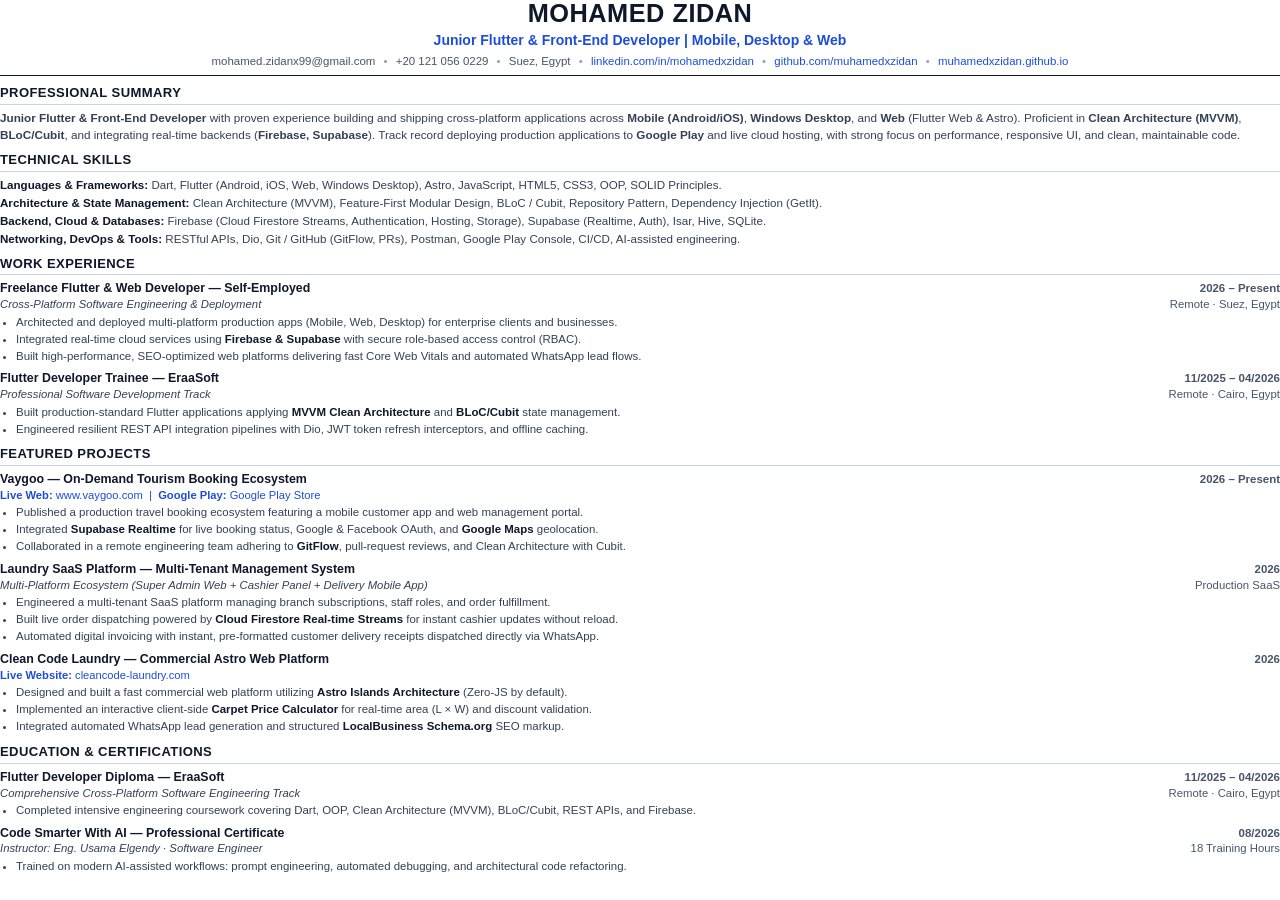
==== commit 67067f88: "refactor(cv): streamline cv content, focus on top 3 projects, optimize for ATS" ====
--- a/cv_template.html
+++ b/cv_template.html
@@ -3,30 +3,25 @@
 <head>
 <meta charset="UTF-8">
 <meta name="viewport" content="width=device-width, initial-scale=1.0">
-<title>Mohamed Zidan — Flutter Developer CV</title>
+<title>Mohamed Zidan — Junior Flutter & Front-End Developer CV</title>
 <style>
   @page {
     size: A4;
-    margin: 10mm 12mm 10mm 12mm;
+    margin: 8mm 12mm 8mm 12mm;
   }
   
   *, *::before, *::after {
     box-sizing: border-box;
     margin: 0;
     padding: 0;
-    font-variant-ligatures: none;
-    -webkit-font-variant-ligatures: none;
-    font-feature-settings: "liga" 0, "clig" 0;
-    hyphens: none;
-    -webkit-hyphens: none;
   }
 
   body {
     font-family: Arial, Helvetica, "Segoe UI", Roboto, sans-serif;
     color: #1a202c;
     background: #ffffff;
-    font-size: 9.1pt;
-    line-height: 1.38;
+    font-size: 9pt;
+    line-height: 1.36;
     -webkit-print-color-adjust: exact;
     print-color-adjust: exact;
     text-rendering: optimizeLegibility;
@@ -46,26 +41,27 @@
     text-align: center;
     border-bottom: 1.5px solid #0f172a;
     padding-bottom: 6px;
-    margin-bottom: 9px;
+    margin-bottom: 8px;
   }
 
   h1.name {
-    font-size: 20pt;
+    font-size: 19pt;
     font-weight: 700;
     color: #0f172a;
     line-height: 1.1;
     margin-bottom: 3px;
+    letter-spacing: 0.5px;
   }
 
   .role-title {
-    font-size: 11pt;
+    font-size: 10.5pt;
     font-weight: 600;
     color: #1d4ed8;
     margin-bottom: 4px;
   }
 
   .contact-bar {
-    font-size: 8.8pt;
+    font-size: 8.6pt;
     color: #475569;
     line-height: 1.35;
   }
@@ -77,22 +73,22 @@
 
   /* SECTIONS */
   section {
-    margin-bottom: 9px;
+    margin-bottom: 8px;
   }
 
   h2.section-heading {
-    font-size: 10pt;
+    font-size: 9.8pt;
     font-weight: 700;
     color: #0f172a;
     border-bottom: 1px solid #cbd5e1;
     padding-bottom: 2px;
     margin-bottom: 5px;
     text-transform: uppercase;
-    letter-spacing: 0.3px;
+    letter-spacing: 0.4px;
   }
 
   .summary-text {
-    font-size: 8.9pt;
+    font-size: 8.8pt;
     color: #334155;
     line-height: 1.4;
     text-align: left;
@@ -104,10 +100,10 @@
   }
 
   .skill-item {
-    font-size: 8.8pt;
+    font-size: 8.7pt;
     color: #334155;
-    line-height: 1.36;
-    margin-bottom: 2.5px;
+    line-height: 1.38;
+    margin-bottom: 2px;
   }
 
   .skill-item strong {
@@ -117,7 +113,7 @@
 
   /* EXPERIENCE & PROJECT ITEMS */
   .entry {
-    margin-bottom: 7px;
+    margin-bottom: 6px;
     page-break-inside: avoid;
     break-inside: avoid;
   }
@@ -130,7 +126,7 @@
     display: flex;
     justify-content: space-between;
     align-items: baseline;
-    font-size: 9.4pt;
+    font-size: 9.3pt;
   }
 
   .entry-title {
@@ -139,7 +135,7 @@
   }
 
   .entry-date {
-    font-size: 8.7pt;
+    font-size: 8.6pt;
     font-weight: 600;
     color: #475569;
     white-space: nowrap;
@@ -150,7 +146,7 @@
     display: flex;
     justify-content: space-between;
     align-items: center;
-    font-size: 8.7pt;
+    font-size: 8.5pt;
     color: #475569;
     margin-bottom: 2px;
   }
@@ -162,9 +158,9 @@
   }
 
   .entry-links {
-    font-size: 8.5pt;
+    font-size: 8.4pt;
     color: #1d4ed8;
-    margin-bottom: 2.5px;
+    margin-bottom: 2px;
   }
 
   .entry-links a {
@@ -178,38 +174,16 @@
   }
 
   ul.bullets li {
-    font-size: 8.8pt;
+    font-size: 8.6pt;
     color: #334155;
-    line-height: 1.38;
-    margin-bottom: 2px;
+    line-height: 1.36;
+    margin-bottom: 1.5px;
     text-align: left;
   }
 
   ul.bullets li strong {
     color: #0f172a;
     font-weight: 600;
-  }
-
-  ul.bullets li code {
-    font-family: Consolas, Monaco, monospace;
-    font-size: 8.2pt;
-    background: #f1f5f9;
-    padding: 0.5px 3px;
-    border-radius: 2px;
-    color: #0f172a;
-  }
-
-  .edu-desc {
-    font-size: 8.8pt;
-    color: #334155;
-    line-height: 1.38;
-    margin-top: 1.5px;
-    text-align: left;
-  }
-
-  .page-break {
-    page-break-before: always;
-    break-before: page;
   }
 
   /* PRINT OPTIMIZATION */
@@ -229,7 +203,7 @@
   <!-- HEADER -->
   <header>
     <h1 class="name">MOHAMED ZIDAN</h1>
-    <div class="role-title">Flutter Developer | Mobile, Desktop & Web</div>
+    <div class="role-title">Junior Flutter & Front-End Developer | Mobile, Desktop & Web</div>
     <div class="contact-bar">
       <span>mohamed.zidanx99@gmail.com</span>
       <span class="contact-sep">•</span>
@@ -250,7 +224,7 @@
     <section>
       <h2 class="section-heading">Professional Summary</h2>
       <p class="summary-text">
-        Results-driven <strong>Flutter Developer</strong> specialized in architecting and delivering scalable, high-performance cross-platform applications across <strong>Mobile (Android/iOS)</strong>, <strong>Windows Desktop</strong>, and <strong>Flutter Web</strong>. Expert in <strong>Clean Architecture (MVVM)</strong>, <strong>BLoC/Cubit</strong> state management, and building responsive, accessible UIs. Proven track record deploying live production apps to <strong>Google Play</strong> and web cloud infrastructure (<strong>Firebase, Supabase</strong>), implementing real-time data sync, atomic stock engines, and automated business workflows. Proficient in leveraging <strong>AI-assisted software engineering</strong> (prompt engineering, automated code refactoring, intelligent debugging) to maximize code maintainability, velocity, and delivery quality.
+        <strong>Junior Flutter & Front-End Developer</strong> with proven experience building and shipping cross-platform applications across <strong>Mobile (Android/iOS)</strong>, <strong>Windows Desktop</strong>, and <strong>Web</strong> (Flutter Web & Astro). Proficient in <strong>Clean Architecture (MVVM)</strong>, <strong>BLoC/Cubit</strong>, and integrating real-time backends (<strong>Firebase, Supabase</strong>). Track record deploying production applications to <strong>Google Play</strong> and live cloud hosting, with strong focus on performance, responsive UI, and clean, maintainable code.
       </p>
     </section>
 
@@ -258,12 +232,10 @@
     <section>
       <h2 class="section-heading">Technical Skills</h2>
       <div class="skills-list">
-        <p class="skill-item"><strong>Frameworks & Core:</strong> Flutter (Android, iOS, Web, Windows Desktop), Dart, OOP, SOLID Principles, Data Structures, Asynchronous Programming (Streams, Async/Await).</p>
+        <p class="skill-item"><strong>Languages & Frameworks:</strong> Dart, Flutter (Android, iOS, Web, Windows Desktop), Astro, JavaScript, HTML5, CSS3, OOP, SOLID Principles.</p>
         <p class="skill-item"><strong>Architecture & State Management:</strong> Clean Architecture (MVVM), Feature-First Modular Design, BLoC / Cubit, Repository Pattern, Dependency Injection (GetIt).</p>
-        <p class="skill-item"><strong>Backend & Cloud Platforms:</strong> Firebase (Cloud Firestore, Authentication, Firebase Hosting, Cloud Storage, Security Rules), Supabase (Auth, Realtime Streams, Storage, RPC Functions).</p>
-        <p class="skill-item"><strong>Networking & Offline Storage:</strong> Dio HTTP Client, Interceptors, RESTful APIs, Offline-First Architecture, Isar, Hive, SQLite, Encrypted Storage (Flutter Secure Storage).</p>
-        <p class="skill-item"><strong>Web & UI/UX Engineering:</strong> Flutter Web SEO (seo, meta_seo), Responsive Layouts (flutter_screenutil), Custom Paint, Rive Animations, Skeleton Loading (Skeletonizer).</p>
-        <p class="skill-item"><strong>DevOps, Tools & AI Workflows:</strong> Git, GitHub Actions CI/CD, GitFlow, Postman, VS Code, Google Play Console, AI-assisted engineering (Claude Code, Cursor, Prompt Engineering).</p>
+        <p class="skill-item"><strong>Backend, Cloud & Databases:</strong> Firebase (Cloud Firestore Streams, Authentication, Hosting, Storage), Supabase (Realtime, Auth), Isar, Hive, SQLite.</p>
+        <p class="skill-item"><strong>Networking, DevOps & Tools:</strong> RESTful APIs, Dio, Git / GitHub (GitFlow, PRs), Postman, Google Play Console, CI/CD, AI-assisted engineering.</p>
       </div>
     </section>
 
@@ -273,7 +245,7 @@
       
       <div class="entry">
         <div class="entry-header">
-          <span class="entry-title">Freelance Flutter Developer — Self-Employed</span>
+          <span class="entry-title">Freelance Flutter & Web Developer — Self-Employed</span>
           <span class="entry-date">2026 – Present</span>
         </div>
         <div class="entry-sub">
@@ -281,24 +253,24 @@
           <span>Remote · Suez, Egypt</span>
         </div>
         <ul class="bullets">
-          <li>Architected, developed, and deployed multi-platform production apps (Mobile, Web, Desktop) for enterprise clients and businesses.</li>
-          <li>Engineered real-time cloud integrations using <strong>Firebase & Supabase</strong> with secure multi-tenant role-based access control (RBAC).</li>
-          <li>Delivered pixel-perfect, SEO-optimized web platforms with dynamic OpenGraph meta engines, boosting search discoverability and conversion rates.</li>
+          <li>Architected and deployed multi-platform production apps (Mobile, Web, Desktop) for enterprise clients and businesses.</li>
+          <li>Integrated real-time cloud services using <strong>Firebase & Supabase</strong> with secure role-based access control (RBAC).</li>
+          <li>Built high-performance, SEO-optimized web platforms delivering fast Core Web Vitals and automated WhatsApp lead flows.</li>
         </ul>
       </div>
 
       <div class="entry">
         <div class="entry-header">
           <span class="entry-title">Flutter Developer Trainee — EraaSoft</span>
-          <span class="entry-date">11/2025 – Present</span>
+          <span class="entry-date">11/2025 – 04/2026</span>
         </div>
         <div class="entry-sub">
           <span class="entry-subtitle">Professional Software Development Track</span>
           <span>Remote · Cairo, Egypt</span>
         </div>
         <ul class="bullets">
-          <li>Developed production-level Flutter applications utilizing <strong>MVVM Clean Architecture</strong> and <strong>BLoC/Cubit</strong> under senior engineering mentorship.</li>
-          <li>Implemented robust RESTful API integration pipelines with token refresh interceptors, automated error handling, and offline caching.</li>
+          <li>Built production-standard Flutter applications applying <strong>MVVM Clean Architecture</strong> and <strong>BLoC/Cubit</strong> state management.</li>
+          <li>Engineered resilient REST API integration pipelines with Dio, JWT token refresh interceptors, and offline caching.</li>
         </ul>
       </div>
     </section>
@@ -310,85 +282,50 @@
       <!-- Vaygoo -->
       <div class="entry">
         <div class="entry-header">
-          <span class="entry-title">Vaygoo — On-Demand Tourism & Excursion Booking Platform</span>
+          <span class="entry-title">Vaygoo — On-Demand Tourism Booking Ecosystem</span>
           <span class="entry-date">2026 – Present</span>
         </div>
         <div class="entry-links">
           <strong>Live Web:</strong> <a href="https://www.vaygoo.com" target="_blank">www.vaygoo.com</a> &nbsp;|&nbsp;
-          <strong>Google Play:</strong> <a href="https://play.google.com/store/apps/details?id=com.vaygoo.travel" target="_blank">play.google.com/store/apps/details?id=com.vaygoo.travel</a>
-        </div>
-        <ul class="bullets">
-          <li>Built a full-featured cross-platform ecosystem (Google Play App + Web Portal + Admin Dashboard) for on-demand safari and excursion bookings.</li>
-          <li>Integrated <strong>Supabase Realtime</strong> for instant booking updates, provider payout management, and bilingual localization (Arabic/English).</li>
-          <li>Engineered OAuth authentication (Google & Facebook), <strong>Google Maps</strong> geolocation API, and Clean Architecture with Cubit state management.</li>
-          <li>Led collaborative team development using <strong>GitFlow</strong>, PR workflows, automated linting, and strict code review standards.</li>
-        </ul>
-      </div>
-
-      <!-- Makhzani ERP -->
-      <div class="entry">
-        <div class="entry-header">
-          <span class="entry-title">Makhzani — Enterprise Multi-Warehouse & Inventory Audit ERP</span>
-          <span class="entry-date">2026 – Present</span>
-        </div>
-        <ul class="bullets">
-          <li>Architected an enterprise-grade ERP system for multi-branch stock control, catalog management, supplier returns, and physical audit sessions.</li>
-          <li>Engineered an <strong>Atomic Stock Engine</strong> with real-time inventory balances, low-stock threshold triggers, and zero negative-balance risks.</li>
-          <li>Built a <strong>Physical Inventory Audit</strong> module calculating instant variance between counted stock and system balances with one-click reconciliation.</li>
-          <li>Implemented offline-first caching via <strong>Isar & SharedPreferences</strong>, Clean Architecture with <strong>Bloc/Cubit</strong>, and thermal receipt printing.</li>
-        </ul>
-      </div>
-
-      <!-- Miss Safaa -->
-      <div class="entry page-break">
-        <div class="entry-header">
-          <span class="entry-title">Miss Safaa — Interactive Educational Platform (Flutter Web)</span>
+          <strong>Google Play:</strong> <a href="https://play.google.com/store/apps/details?id=com.vaygoo.travel" target="_blank">Google Play Store</a>
+        </div>
+        <ul class="bullets">
+          <li>Published a production travel booking ecosystem featuring a mobile customer app and web management portal.</li>
+          <li>Integrated <strong>Supabase Realtime</strong> for live booking status, Google & Facebook OAuth, and <strong>Google Maps</strong> geolocation.</li>
+          <li>Collaborated in a remote engineering team adhering to <strong>GitFlow</strong>, pull-request reviews, and Clean Architecture with Cubit.</li>
+        </ul>
+      </div>
+
+      <!-- Laundry SaaS Platform -->
+      <div class="entry">
+        <div class="entry-header">
+          <span class="entry-title">Laundry SaaS Platform — Multi-Tenant Management System</span>
           <span class="entry-date">2026</span>
         </div>
+        <div class="entry-sub">
+          <span class="entry-subtitle">Multi-Platform Ecosystem (Super Admin Web + Cashier Panel + Delivery Mobile App)</span>
+          <span>Production SaaS</span>
+        </div>
+        <ul class="bullets">
+          <li>Engineered a multi-tenant SaaS platform managing branch subscriptions, staff roles, and order fulfillment.</li>
+          <li>Built live order dispatching powered by <strong>Cloud Firestore Real-time Streams</strong> for instant cashier updates without reload.</li>
+          <li>Automated digital invoicing with instant, pre-formatted customer delivery receipts dispatched directly via WhatsApp.</li>
+        </ul>
+      </div>
+
+      <!-- Clean Code Laundry -->
+      <div class="entry">
+        <div class="entry-header">
+          <span class="entry-title">Clean Code Laundry — Commercial Astro Web Platform</span>
+          <span class="entry-date">2026</span>
+        </div>
         <div class="entry-links">
-          <strong>Live Platform:</strong> <a href="https://miss-safaa.web.app/" target="_blank">miss-safaa.web.app</a>
-        </div>
-        <ul class="bullets">
-          <li>Built and deployed a production <strong>Flutter Web</strong> educational platform showcasing interactive children's learning publications.</li>
-          <li>Engineered an advanced <strong>SEO & OpenGraph engine</strong> using <code>meta_seo</code> and <code>seo</code> for dynamic meta tags and search engine indexing.</li>
-          <li>Implemented 100% responsive multi-viewport layouts via <code>flutter_screenutil</code> adaptable to mobile, tablet, and desktop screens.</li>
-          <li>Integrated smooth scroll animations with <code>visibility_detector</code> and automated WhatsApp order dispatching on <strong>Firebase Hosting</strong>.</li>
-        </ul>
-      </div>
-
-      <!-- Laundry SaaS -->
-      <div class="entry">
-        <div class="entry-header">
-          <span class="entry-title">Multi-Branch Laundry Management SaaS Platform</span>
-          <span class="entry-date">2026</span>
-        </div>
-        <ul class="bullets">
-          <li>Engineered a full-stack multi-branch SaaS platform comprising 4 integrated clients: Windows POS app, Admin panel, Owner dashboard, and Driver app.</li>
-          <li>Implemented real-time bidirectional data synchronization via <strong>Cloud Firestore</strong>, automated WhatsApp billing, and treasury ledger reports.</li>
-        </ul>
-      </div>
-
-      <!-- Bookia -->
-      <div class="entry">
-        <div class="entry-header">
-          <span class="entry-title">Bookia — Online Bookstore Mobile Application</span>
-          <span class="entry-date">03/2026 – 05/2026</span>
-        </div>
-        <ul class="bullets">
-          <li>Developed a modular bookstore app following Feature-First Clean Architecture with Cubit (Catalog, Wishlist, Cart, Checkout, Order Tracking).</li>
-          <li>Integrated RESTful APIs via <strong>Dio</strong> with JWT token refresh interceptors and comprehensive status-code error handling.</li>
-          <li>Implemented encrypted local storage with <code>flutter_secure_storage</code> and integrated fluid <strong>Rive</strong> vector animations.</li>
-        </ul>
-      </div>
-
-      <!-- Taskati -->
-      <div class="entry">
-        <div class="entry-header">
-          <span class="entry-title">Taskati — Offline Productivity & Task Management App</span>
-          <span class="entry-date">12/2025 – 2026</span>
-        </div>
-        <ul class="bullets">
-          <li>Engineered an offline task scheduler featuring local database persistence with <strong>Hive</strong>, custom date/time pickers, and clean modular UI.</li>
+          <strong>Live Website:</strong> <a href="https://cleancode-laundry.com/" target="_blank">cleancode-laundry.com</a>
+        </div>
+        <ul class="bullets">
+          <li>Designed and built a fast commercial web platform utilizing <strong>Astro Islands Architecture</strong> (Zero-JS by default).</li>
+          <li>Implemented an interactive client-side <strong>Carpet Price Calculator</strong> for real-time area (L × W) and discount validation.</li>
+          <li>Integrated automated WhatsApp lead generation and structured <strong>LocalBusiness Schema.org</strong> SEO markup.</li>
         </ul>
       </div>
     </section>
@@ -399,30 +336,30 @@
       
       <div class="entry">
         <div class="entry-header">
+          <span class="entry-title">Flutter Developer Diploma — EraaSoft</span>
+          <span class="entry-date">11/2025 – 04/2026</span>
+        </div>
+        <div class="entry-sub">
+          <span class="entry-subtitle">Comprehensive Cross-Platform Software Engineering Track</span>
+          <span>Remote · Cairo, Egypt</span>
+        </div>
+        <ul class="bullets">
+          <li>Completed intensive engineering coursework covering Dart, OOP, Clean Architecture (MVVM), BLoC/Cubit, REST APIs, and Firebase.</li>
+        </ul>
+      </div>
+
+      <div class="entry">
+        <div class="entry-header">
           <span class="entry-title">Code Smarter With AI — Professional Certificate</span>
           <span class="entry-date">08/2026</span>
         </div>
         <div class="entry-sub">
-          <span class="entry-subtitle">Instructor: Eng. Usama Elgendy (Software Engineer)</span>
-          <span>18 Total Hours</span>
-        </div>
-        <p class="edu-desc">
-          Completed intensive specialized training on AI-assisted software engineering, focusing on developer prompt engineering, AI-driven code refactoring, intelligent automated debugging, and integrating advanced AI workflows to accelerate development lifecycle and code quality.
-        </p>
-      </div>
-
-      <div class="entry">
-        <div class="entry-header">
-          <span class="entry-title">Flutter Developer Diploma — EraaSoft</span>
-          <span class="entry-date">11/2025 – 04/2026</span>
-        </div>
-        <div class="entry-sub">
-          <span class="entry-subtitle">Comprehensive Software Engineering Track</span>
-          <span>Remote · Cairo, Egypt</span>
-        </div>
-        <p class="edu-desc">
-          Completed a comprehensive multi-platform software engineering curriculum covering Dart, OOP, SOLID principles, Clean Architecture (MVVM), BLoC/Cubit, REST APIs, Firebase integration, and cross-platform production deployments.
-        </p>
+          <span class="entry-subtitle">Instructor: Eng. Usama Elgendy · Software Engineer</span>
+          <span>18 Training Hours</span>
+        </div>
+        <ul class="bullets">
+          <li>Trained on modern AI-assisted workflows: prompt engineering, automated debugging, and architectural code refactoring.</li>
+        </ul>
       </div>
     </section>
   </main>
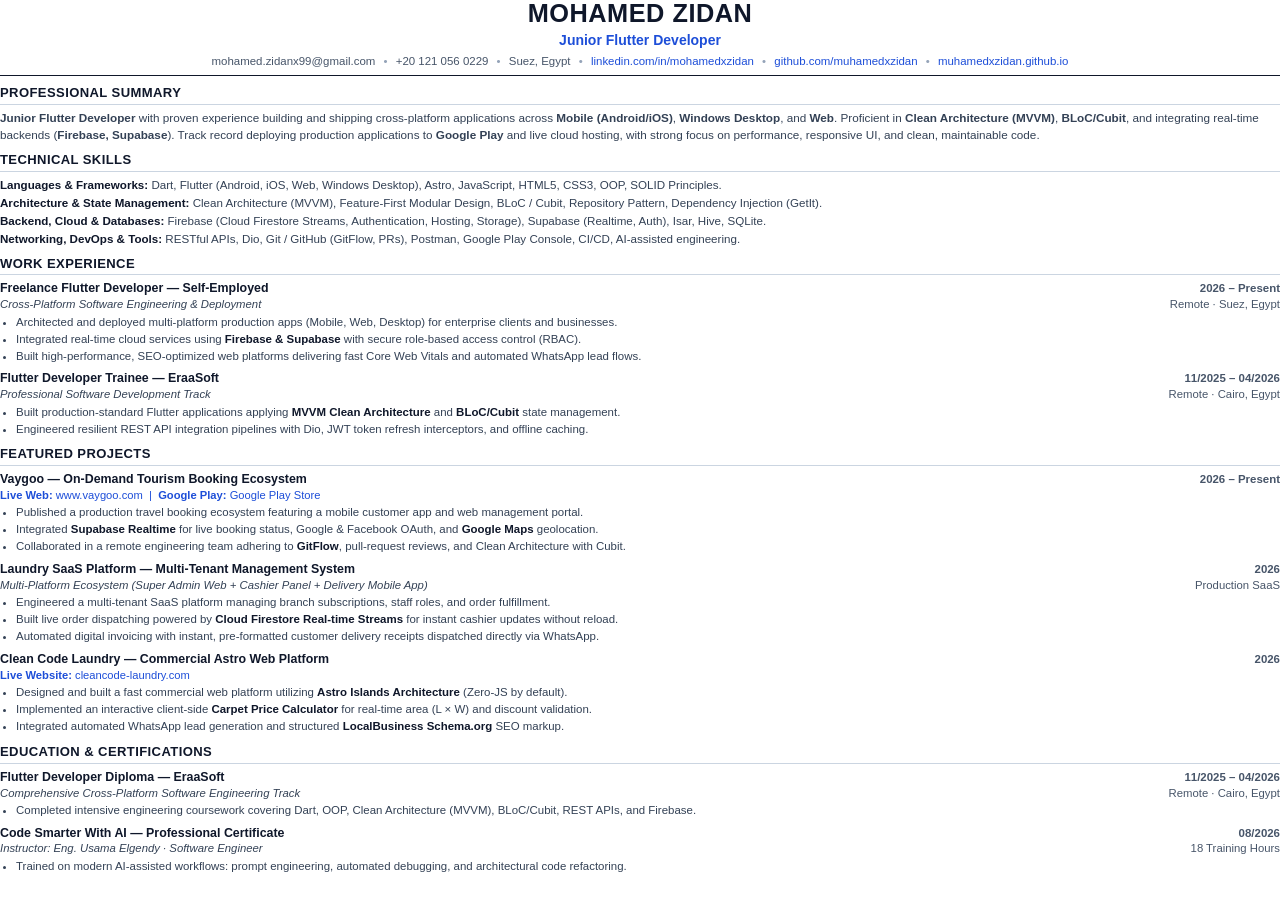
==== commit 2970ac2f: "chore: streamline title to Junior Flutter Developer across CV, PDF and portfolio" ====
--- a/cv_template.html
+++ b/cv_template.html
@@ -3,7 +3,7 @@
 <head>
 <meta charset="UTF-8">
 <meta name="viewport" content="width=device-width, initial-scale=1.0">
-<title>Mohamed Zidan — Junior Flutter & Front-End Developer CV</title>
+<title>Mohamed Zidan — Junior Flutter Developer CV</title>
 <style>
   @page {
     size: A4;
@@ -203,7 +203,7 @@
   <!-- HEADER -->
   <header>
     <h1 class="name">MOHAMED ZIDAN</h1>
-    <div class="role-title">Junior Flutter & Front-End Developer | Mobile, Desktop & Web</div>
+    <div class="role-title">Junior Flutter Developer</div>
     <div class="contact-bar">
       <span>mohamed.zidanx99@gmail.com</span>
       <span class="contact-sep">•</span>
@@ -224,7 +224,7 @@
     <section>
       <h2 class="section-heading">Professional Summary</h2>
       <p class="summary-text">
-        <strong>Junior Flutter & Front-End Developer</strong> with proven experience building and shipping cross-platform applications across <strong>Mobile (Android/iOS)</strong>, <strong>Windows Desktop</strong>, and <strong>Web</strong> (Flutter Web & Astro). Proficient in <strong>Clean Architecture (MVVM)</strong>, <strong>BLoC/Cubit</strong>, and integrating real-time backends (<strong>Firebase, Supabase</strong>). Track record deploying production applications to <strong>Google Play</strong> and live cloud hosting, with strong focus on performance, responsive UI, and clean, maintainable code.
+        <strong>Junior Flutter Developer</strong> with proven experience building and shipping cross-platform applications across <strong>Mobile (Android/iOS)</strong>, <strong>Windows Desktop</strong>, and <strong>Web</strong>. Proficient in <strong>Clean Architecture (MVVM)</strong>, <strong>BLoC/Cubit</strong>, and integrating real-time backends (<strong>Firebase, Supabase</strong>). Track record deploying production applications to <strong>Google Play</strong> and live cloud hosting, with strong focus on performance, responsive UI, and clean, maintainable code.
       </p>
     </section>
 
@@ -245,7 +245,7 @@
       
       <div class="entry">
         <div class="entry-header">
-          <span class="entry-title">Freelance Flutter & Web Developer — Self-Employed</span>
+          <span class="entry-title">Freelance Flutter Developer — Self-Employed</span>
           <span class="entry-date">2026 – Present</span>
         </div>
         <div class="entry-sub">
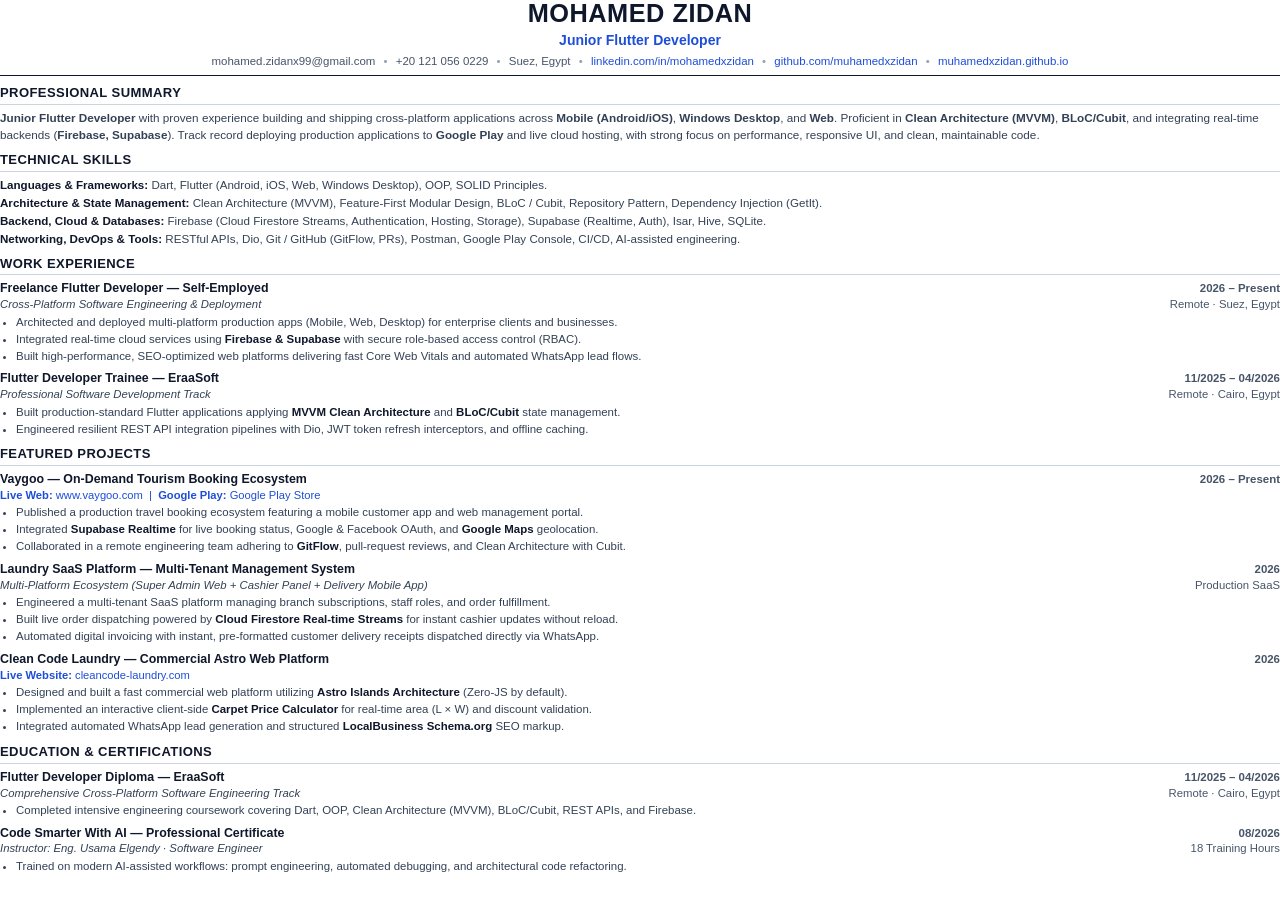
==== commit 0b072dc1: "fix(cv): remove astro, javascript, html5, css3 from technical skills" ====
--- a/cv_template.html
+++ b/cv_template.html
@@ -232,7 +232,7 @@
     <section>
       <h2 class="section-heading">Technical Skills</h2>
       <div class="skills-list">
-        <p class="skill-item"><strong>Languages & Frameworks:</strong> Dart, Flutter (Android, iOS, Web, Windows Desktop), Astro, JavaScript, HTML5, CSS3, OOP, SOLID Principles.</p>
+        <p class="skill-item"><strong>Languages & Frameworks:</strong> Dart, Flutter (Android, iOS, Web, Windows Desktop), OOP, SOLID Principles.</p>
         <p class="skill-item"><strong>Architecture & State Management:</strong> Clean Architecture (MVVM), Feature-First Modular Design, BLoC / Cubit, Repository Pattern, Dependency Injection (GetIt).</p>
         <p class="skill-item"><strong>Backend, Cloud & Databases:</strong> Firebase (Cloud Firestore Streams, Authentication, Hosting, Storage), Supabase (Realtime, Auth), Isar, Hive, SQLite.</p>
         <p class="skill-item"><strong>Networking, DevOps & Tools:</strong> RESTful APIs, Dio, Git / GitHub (GitFlow, PRs), Postman, Google Play Console, CI/CD, AI-assisted engineering.</p>
